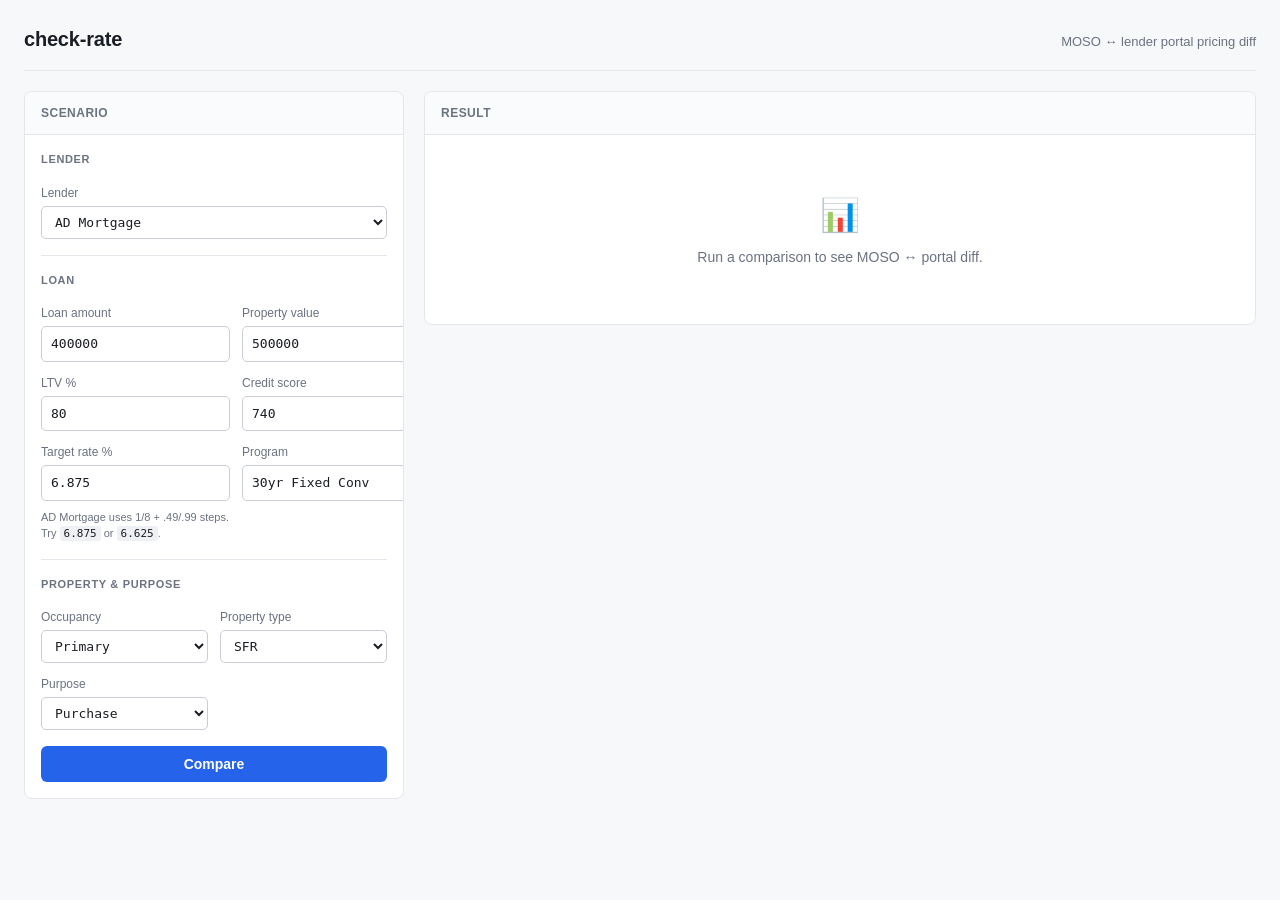
==== templates/index.html @ 8546a3b2 "feat: redesigned UI with clear scenario sections + diff result grid" ====
<!doctype html>
<html lang="en">
<head>
  <meta charset="utf-8">
  <title>check-rate</title>
  <link rel="stylesheet" href="/static/style.css">
  <script src="/static/htmx.min.js"></script>
</head>
<body>
<div class="app">

<header class="app-header">
  <h1>check-rate</h1>
  <div class="tagline">MOSO ↔ lender portal pricing diff</div>
</header>

<div class="grid">

  <!-- LEFT: scenario form + progress -->
  <div>
    <div class="card">
      <div class="card-header">Scenario</div>
      <div class="card-body">
        <form id="scenario-form" autocomplete="off">
          <div class="form-section form-section--single">
            <p class="form-section-title">Lender</p>
            <div class="field">
              <label for="lender">Lender</label>
              <select id="lender" name="lender">
                <option value="ad_mortgage">AD Mortgage</option>
              </select>
            </div>
          </div>

          <div class="form-section">
            <p class="form-section-title">Loan</p>
            <div class="field">
              <label for="loan_amount">Loan amount</label>
              <input id="loan_amount" type="number" name="loan_amount" value="400000" required>
            </div>
            <div class="field">
              <label for="property_value">Property value</label>
              <input id="property_value" type="number" name="property_value" value="500000" required>
            </div>
            <div class="field">
              <label for="ltv">LTV %</label>
              <input id="ltv" type="number" step="0.01" name="ltv" value="80" required>
            </div>
            <div class="field">
              <label for="credit_score">Credit score</label>
              <input id="credit_score" type="number" name="credit_score" value="740" required>
            </div>
            <div class="field">
              <label for="target_rate">Target rate %</label>
              <input id="target_rate" type="number" step="0.001" name="target_rate" value="6.875" required>
              <div class="hint">AD Mortgage uses 1/8 + .49/.99 steps. Try <span class="kbd">6.875</span> or <span class="kbd">6.625</span>.</div>
            </div>
            <div class="field">
              <label for="loan_program">Program</label>
              <input id="loan_program" type="text" name="loan_program" value="30yr Fixed Conv">
            </div>
          </div>

          <div class="form-section">
            <p class="form-section-title">Property &amp; purpose</p>
            <div class="field">
              <label for="occupancy">Occupancy</label>
              <select id="occupancy" name="occupancy">
                <option value="primary_residence">Primary</option>
                <option value="second_home">Second home</option>
                <option value="investment">Investment</option>
              </select>
            </div>
            <div class="field">
              <label for="property_type">Property type</label>
              <select id="property_type" name="property_type">
                <option value="single_family">SFR</option>
                <option value="condo">Condo</option>
                <option value="pud">PUD</option>
                <option value="2_to_4_unit">2-4 unit</option>
              </select>
            </div>
            <div class="field">
              <label for="purpose">Purpose</label>
              <select id="purpose" name="purpose">
                <option value="purchase">Purchase</option>
                <option value="refinance">Refi</option>
                <option value="cashout">Cash-out</option>
              </select>
            </div>
            <input type="hidden" name="loan_type" value="conventional">
          </div>

          <button id="compare-btn" class="primary" type="button" onclick="startCompare()">
            Compare
          </button>
        </form>
      </div>
    </div>

    <div class="card" id="progress-card" style="margin-top:16px;display:none">
      <div class="card-header">Progress</div>
      <div class="card-body">
        <ul class="progress-list" id="progress-list"></ul>
      </div>
    </div>
  </div>

  <!-- RIGHT: result panel -->
  <div class="card" id="result-card">
    <div class="card-header" id="result-header">Result</div>
    <div id="result-body">
      <div class="empty-state">
        <div class="big">📊</div>
        <div>Run a comparison to see MOSO ↔ portal diff.</div>
      </div>
    </div>
  </div>

</div>

<!-- MFA modal -->
<div class="modal-backdrop" id="mfa-modal" style="display:none">
  <div class="modal">
    <h3>MFA required</h3>
    <p>Enter the code from <strong id="mfa-lender"></strong>:</p>
    <input id="mfa-code" type="text" autocomplete="one-time-code" inputmode="numeric" placeholder="123456">
    <div class="actions">
      <button class="primary" onclick="submitMfa()">Submit</button>
    </div>
  </div>
</div>

</div>

<script>
const STEPS = [
  ['moso_pricing',   'MOSO pricing'],
  ['portal_login',   'Portal login'],
  ['portal_quote',   'Portal quote'],
  ['portal_parse',   'Parse result'],
];
const ICONS = { pending: '○', started: '◐', ok: '✓', failed: '✕' };
let currentSession = null;

function renderProgress(state) {
  const list = document.getElementById('progress-list');
  list.innerHTML = '';
  for (const [key, label] of STEPS) {
    const status = state[key] || 'pending';
    const li = document.createElement('li');
    li.className = 'progress-item ' + status;
    li.innerHTML =
      '<span class="icon">' + ICONS[status] + '</span>' +
      '<span class="step-label">' + label + '</span>' +
      '<span class="step-status">' + status + '</span>';
    list.appendChild(li);
  }
}

function fmtDec(v, digits) {
  if (v === null || v === undefined || v === '') return '—';
  const n = Number(v);
  if (Number.isNaN(n)) return String(v);
  const d = digits ?? 3;
  return n.toFixed(d);
}

function setResult(html) {
  document.getElementById('result-body').innerHTML = html;
}

function renderErrorBanner(message) {
  document.getElementById('result-header').textContent = 'Result · error';
  setResult('<div class="error-banner">' + escapeHtml(message) + '</div>');
}

function escapeHtml(s) {
  return String(s).replace(/[&<>"']/g, c => ({
    '&':'&amp;','<':'&lt;','>':'&gt;','"':'&quot;',"'":'&#39;'
  }[c]));
}

function renderReport(report) {
  document.getElementById('result-header').textContent =
    'Result · ' + report.lender + ' @ ' + report.scenario.target_rate + '%';
  const verdictCls = report.matches ? 'match' : 'mismatch';
  const verdictText = report.matches ? '✓ MATCH' : '✕ MISMATCH';
  const delta = (report.portal.final_price !== null && report.moso.final_price !== null)
    ? Number(report.portal.final_price) - Number(report.moso.final_price) : null;

  // Build rows. v1 portal has no itemized adjustments; MOSO may or may not.
  const mismatchFields = new Set(report.mismatches.map(m => m.field));

  let rows = '';

  // Section: aligned single-rate pricing
  rows += `
    <div class="compare-section-label">Rate-sheet price (note rate ${report.scenario.target_rate}%)</div>
    <div class="compare-grid">
      <div class="row info">
        <div class="cell head">Field</div>
        <div class="cell head">MOSO</div>
        <div class="cell head">${escapeHtml(report.lender)} portal</div>
        <div class="cell head">Status</div>
      </div>
      <div class="row info">
        <div class="cell field-name">base_price</div>
        <div class="cell num">${fmtDec(report.moso.base_price)}%</div>
        <div class="cell num">—</div>
        <div class="cell status">info</div>
      </div>
      <div class="row ${mismatchFields.has('final_price') ? 'mismatch' : 'match'}">
        <div class="cell field-name">final_price</div>
        <div class="cell num">${fmtDec(report.moso.final_price)}%</div>
        <div class="cell num">${fmtDec(report.portal.final_price)}%</div>
        <div class="cell status">${
          mismatchFields.has('final_price')
            ? ('Δ ' + (delta >= 0 ? '+' : '') + fmtDec(delta))
            : 'match'
        }</div>
      </div>
    </div>
  `;

  // Section: MOSO adjustment context (broker comp + costs included)
  rows += `
    <div class="compare-section-label">MOSO commission detail</div>
    <div class="compare-grid">
      <div class="row info">
        <div class="cell head">Field</div>
        <div class="cell head">MOSO</div>
        <div class="cell head">Portal</div>
        <div class="cell head">Note</div>
      </div>
      <div class="row info">
        <div class="cell field-name">adjustment_total</div>
        <div class="cell num">${fmtDec(report.moso.adjustment_total)}</div>
        <div class="cell num">—</div>
        <div class="cell status">incl. broker comp + costs</div>
      </div>
    </div>
  `;

  // Section: itemized adjustments
  const mosoAdjLabels = (report.moso.adjustments || []).map(a => norm(a.label));
  const portalAdjLabels = (report.portal.adjustments || []).map(a => norm(a.label));
  const allLabels = Array.from(new Set([...mosoAdjLabels, ...portalAdjLabels])).sort();

  if (allLabels.length === 0) {
    rows += `
      <div class="note">
        Itemized LLPAs: not exposed by AD Mortgage's MOSO model (only roll-ups) nor by the
        portal's default view. v1.5 will expand portal LLPA dropdown after rate-cell click.
      </div>
    `;
  } else {
    let adjRows = `
      <div class="compare-section-label">Itemized adjustments</div>
      <div class="compare-grid">
        <div class="row info">
          <div class="cell head">Label</div>
          <div class="cell head">MOSO</div>
          <div class="cell head">Portal</div>
          <div class="cell head">Status</div>
        </div>
    `;
    const mosoMap = mapByLabel(report.moso.adjustments || []);
    const portalMap = mapByLabel(report.portal.adjustments || []);
    for (const label of allLabels) {
      const m = mosoMap[label];
      const p = portalMap[label];
      const field = 'adjustment:' + label;
      const isMm = mismatchFields.has(field);
      const cls = isMm ? 'mismatch' : 'match';
      adjRows += `
        <div class="row ${cls}">
          <div class="cell field-name">${escapeHtml(label)}</div>
          <div class="cell num">${m === undefined ? '—' : fmtDec(m)}</div>
          <div class="cell num">${p === undefined ? '—' : fmtDec(p)}</div>
          <div class="cell status">${
            isMm
              ? (m === undefined ? 'portal-only' : p === undefined ? 'moso-only' : 'Δ ' + fmtDec(p - m))
              : 'match'
          }</div>
        </div>
      `;
    }
    adjRows += '</div>';
    rows += adjRows;
  }

  // Build verdict banner
  const banner = `
    <div class="verdict ${verdictCls}">
      <div class="verdict-headline">${verdictText}</div>
      <div class="verdict-meta">
        <div>report ${escapeHtml(report.id)}</div>
        <div>delta ${delta !== null ? (delta >= 0 ? '+' : '') + fmtDec(delta) : '—'}</div>
      </div>
    </div>
  `;

  setResult(banner + rows);
}

function norm(s) { return String(s || '').toLowerCase().trim().replace(/\s+/g, ' '); }
function mapByLabel(adjs) {
  const out = {};
  for (const a of adjs) out[norm(a.label)] = Number(a.amount);
  return out;
}

async function startCompare() {
  const form = document.getElementById('scenario-form');
  const data = Object.fromEntries(new FormData(form));
  const payload = {
    lender: data.lender,
    scenario: {
      loan_amount: Number(data.loan_amount),
      credit_score: Number(data.credit_score),
      property_value: Number(data.property_value),
      ltv: Number(data.ltv),
      occupancy: data.occupancy,
      property_type: data.property_type,
      purpose: data.purpose,
      loan_program: data.loan_program,
      loan_type: data.loan_type,
      target_rate: Number(data.target_rate),
    },
  };

  document.getElementById('compare-btn').disabled = true;
  document.getElementById('progress-card').style.display = '';
  const state = {};
  for (const [k] of STEPS) state[k] = 'pending';
  renderProgress(state);
  document.getElementById('result-header').textContent = 'Result · running…';
  setResult('<div class="empty-state"><div class="big">⏳</div><div>Driving MOSO + ' + escapeHtml(payload.lender) + ' in parallel…</div></div>');

  let r;
  try {
    r = await fetch('/compare', {
      method: 'POST',
      headers: {'Content-Type': 'application/json'},
      body: JSON.stringify(payload),
    });
  } catch (e) {
    renderErrorBanner('POST /compare failed: ' + e);
    document.getElementById('compare-btn').disabled = false;
    return;
  }
  if (!r.ok) {
    renderErrorBanner('POST /compare returned ' + r.status);
    document.getElementById('compare-btn').disabled = false;
    return;
  }
  currentSession = (await r.json()).session_id;

  const es = new EventSource('/events/stream?session_id=' + currentSession);

  es.addEventListener('progress', ev => {
    const d = JSON.parse(ev.data);
    state[d.step] = d.status;
    renderProgress(state);
  });

  es.addEventListener('mfa_required', ev => {
    const d = JSON.parse(ev.data);
    document.getElementById('mfa-lender').textContent = d.lender;
    document.getElementById('mfa-modal').style.display = '';
    document.getElementById('mfa-code').focus();
  });

  es.addEventListener('error', ev => {
    try {
      const d = JSON.parse(ev.data);
      renderErrorBanner(d.step + ' · ' + d.message);
      if (state[d.step]) state[d.step] = 'failed';
      renderProgress(state);
    } catch (_) {
      renderErrorBanner(ev.data);
    }
    document.getElementById('compare-btn').disabled = false;
    es.close();
  });

  es.addEventListener('done', async ev => {
    const d = JSON.parse(ev.data);
    try {
      const rr = await fetch('/report/' + d.report_id);
      if (!rr.ok) throw new Error('GET /report ' + rr.status);
      const report = await rr.json();
      renderReport(report);
    } catch (e) {
      renderErrorBanner('Could not fetch report: ' + e);
    }
    document.getElementById('compare-btn').disabled = false;
    es.close();
  });

  es.onerror = () => {
    // EventSource auto-reconnects; only flag if no progress is happening.
    // No-op for now.
  };
}

async function submitMfa() {
  const code = document.getElementById('mfa-code').value.trim();
  if (!code) return;
  await fetch('/mfa/' + currentSession + '/code', {
    method: 'POST',
    headers: {'Content-Type': 'application/json'},
    body: JSON.stringify({code}),
  });
  document.getElementById('mfa-modal').style.display = 'none';
  document.getElementById('mfa-code').value = '';
}
</script>
</body>
</html>
---- static/style.css ----
:root {
  --bg: #f7f8fa;
  --surface: #ffffff;
  --border: #e3e6eb;
  --border-strong: #c9cdd4;
  --text: #1a1d23;
  --text-muted: #6b7280;
  --primary: #2563eb;
  --primary-hover: #1d4ed8;
  --success: #047857;
  --success-bg: #ecfdf5;
  --danger: #b91c1c;
  --danger-bg: #fef2f2;
  --warning: #b45309;
  --warning-bg: #fffbeb;
  --mono: ui-monospace, "SF Mono", Menlo, Monaco, Consolas, monospace;
}

* { box-sizing: border-box; }

body {
  margin: 0;
  font-family: -apple-system, BlinkMacSystemFont, "Segoe UI", Roboto, sans-serif;
  background: var(--bg);
  color: var(--text);
  font-size: 14px;
  line-height: 1.5;
}

.app {
  max-width: 1280px;
  margin: 0 auto;
  padding: 24px;
}

header.app-header {
  display: flex;
  align-items: baseline;
  justify-content: space-between;
  margin-bottom: 20px;
  padding-bottom: 16px;
  border-bottom: 1px solid var(--border);
}

header.app-header h1 {
  margin: 0;
  font-size: 20px;
  font-weight: 600;
  letter-spacing: -0.01em;
}

header.app-header .tagline {
  color: var(--text-muted);
  font-size: 13px;
}

.grid {
  display: grid;
  grid-template-columns: 380px 1fr;
  gap: 20px;
  align-items: start;
}
@media (max-width: 900px) { .grid { grid-template-columns: 1fr; } }

.card {
  background: var(--surface);
  border: 1px solid var(--border);
  border-radius: 8px;
  overflow: hidden;
}

.card-header {
  padding: 12px 16px;
  border-bottom: 1px solid var(--border);
  font-size: 12px;
  font-weight: 600;
  letter-spacing: 0.04em;
  text-transform: uppercase;
  color: var(--text-muted);
  background: #fafbfc;
}

.card-body { padding: 16px; }

.form-section {
  display: grid;
  grid-template-columns: 1fr 1fr;
  gap: 12px;
}
.form-section--single { grid-template-columns: 1fr; }
.form-section + .form-section { margin-top: 16px; padding-top: 16px; border-top: 1px solid var(--border); }
.form-section-title {
  grid-column: 1 / -1;
  font-size: 11px;
  font-weight: 600;
  letter-spacing: 0.06em;
  text-transform: uppercase;
  color: var(--text-muted);
  margin: 0 0 4px;
}

.field { display: flex; flex-direction: column; gap: 4px; }
.field label { font-size: 12px; color: var(--text-muted); font-weight: 500; }
.field input, .field select {
  font: inherit;
  font-family: var(--mono);
  font-size: 13px;
  padding: 7px 9px;
  border: 1px solid var(--border-strong);
  border-radius: 5px;
  background: var(--surface);
  color: var(--text);
  transition: border-color 0.1s;
}
.field input:focus, .field select:focus {
  outline: 2px solid var(--primary);
  outline-offset: -1px;
  border-color: var(--primary);
}

button.primary {
  width: 100%;
  margin-top: 16px;
  padding: 10px 14px;
  font-size: 14px;
  font-weight: 600;
  background: var(--primary);
  color: #fff;
  border: 0;
  border-radius: 6px;
  cursor: pointer;
  transition: background 0.1s;
}
button.primary:hover { background: var(--primary-hover); }
button.primary:disabled { background: #94a3b8; cursor: not-allowed; }

/* PROGRESS PANEL */
.progress-list {
  list-style: none;
  padding: 0;
  margin: 0;
  display: flex;
  flex-direction: column;
  gap: 6px;
}
.progress-item {
  display: flex;
  align-items: center;
  gap: 8px;
  font-size: 13px;
}
.progress-item .step-label { flex: 1; }
.progress-item .step-status {
  font-family: var(--mono);
  font-size: 11px;
  color: var(--text-muted);
}
.progress-item .icon {
  width: 16px;
  height: 16px;
  display: inline-flex;
  align-items: center;
  justify-content: center;
  font-size: 11px;
}
.progress-item.pending .icon { color: var(--text-muted); }
.progress-item.started .icon { color: var(--primary); }
.progress-item.ok .icon { color: var(--success); }
.progress-item.failed .icon { color: var(--danger); }
.progress-item.failed .step-status { color: var(--danger); }

/* RESULT PANEL */
.empty-state {
  text-align: center;
  padding: 56px 24px;
  color: var(--text-muted);
  font-size: 14px;
}
.empty-state .big { font-size: 32px; margin-bottom: 8px; }

.verdict {
  padding: 16px 20px;
  display: flex;
  align-items: center;
  justify-content: space-between;
  gap: 16px;
  border-bottom: 1px solid var(--border);
}
.verdict.match { background: var(--success-bg); }
.verdict.mismatch { background: var(--danger-bg); }
.verdict-headline {
  font-size: 18px;
  font-weight: 600;
}
.verdict.match .verdict-headline { color: var(--success); }
.verdict.mismatch .verdict-headline { color: var(--danger); }
.verdict-meta {
  font-size: 12px;
  color: var(--text-muted);
  font-family: var(--mono);
  text-align: right;
}
.verdict-meta div { white-space: nowrap; }

.compare-grid {
  display: grid;
  grid-template-columns: 220px 1fr 1fr 140px;
  gap: 1px;
  background: var(--border);
  border-bottom: 1px solid var(--border);
}
.compare-grid .row { display: contents; }
.compare-grid .cell {
  background: var(--surface);
  padding: 10px 14px;
  font-size: 13px;
}
.compare-grid .head {
  font-size: 11px;
  font-weight: 600;
  letter-spacing: 0.06em;
  text-transform: uppercase;
  color: var(--text-muted);
  background: #fafbfc;
}
.compare-grid .field-name { color: var(--text-muted); }
.compare-grid .num { font-family: var(--mono); text-align: right; }
.compare-grid .row.mismatch .cell { background: var(--danger-bg); }
.compare-grid .row.mismatch .field-name { color: var(--danger); font-weight: 600; }
.compare-grid .row.mismatch .num { color: var(--danger); font-weight: 600; }
.compare-grid .row.match .cell.status { color: var(--success); }
.compare-grid .row.mismatch .cell.status { color: var(--danger); font-weight: 600; }
.compare-grid .row.info .cell.status { color: var(--text-muted); }

.compare-section-label {
  padding: 14px 16px 6px;
  font-size: 11px;
  font-weight: 600;
  letter-spacing: 0.06em;
  text-transform: uppercase;
  color: var(--text-muted);
  background: var(--surface);
}

.note {
  padding: 12px 16px;
  font-size: 12px;
  color: var(--text-muted);
  background: #fafbfc;
}

.error-banner {
  padding: 16px 20px;
  background: var(--danger-bg);
  color: var(--danger);
  font-family: var(--mono);
  font-size: 12px;
  border-bottom: 1px solid var(--border);
  word-break: break-word;
}

/* MFA modal */
.modal-backdrop {
  position: fixed; inset: 0;
  background: rgba(0,0,0,0.4);
  display: flex; align-items: center; justify-content: center;
  z-index: 50;
}
.modal {
  background: var(--surface);
  padding: 24px;
  border-radius: 8px;
  min-width: 320px;
  box-shadow: 0 10px 25px rgba(0,0,0,0.2);
}
.modal h3 { margin: 0 0 12px; }
.modal input {
  width: 100%; padding: 9px 12px;
  font: inherit; font-family: var(--mono);
  border: 1px solid var(--border-strong);
  border-radius: 5px;
  margin: 12px 0;
}
.modal .actions { display: flex; gap: 8px; justify-content: flex-end; }
.modal .actions button { padding: 8px 14px; }

.hint { font-size: 11px; color: var(--text-muted); margin-top: 4px; }
.kbd {
  font-family: var(--mono);
  font-size: 11px;
  background: #eef0f3;
  padding: 1px 4px;
  border-radius: 3px;
  color: var(--text);
}
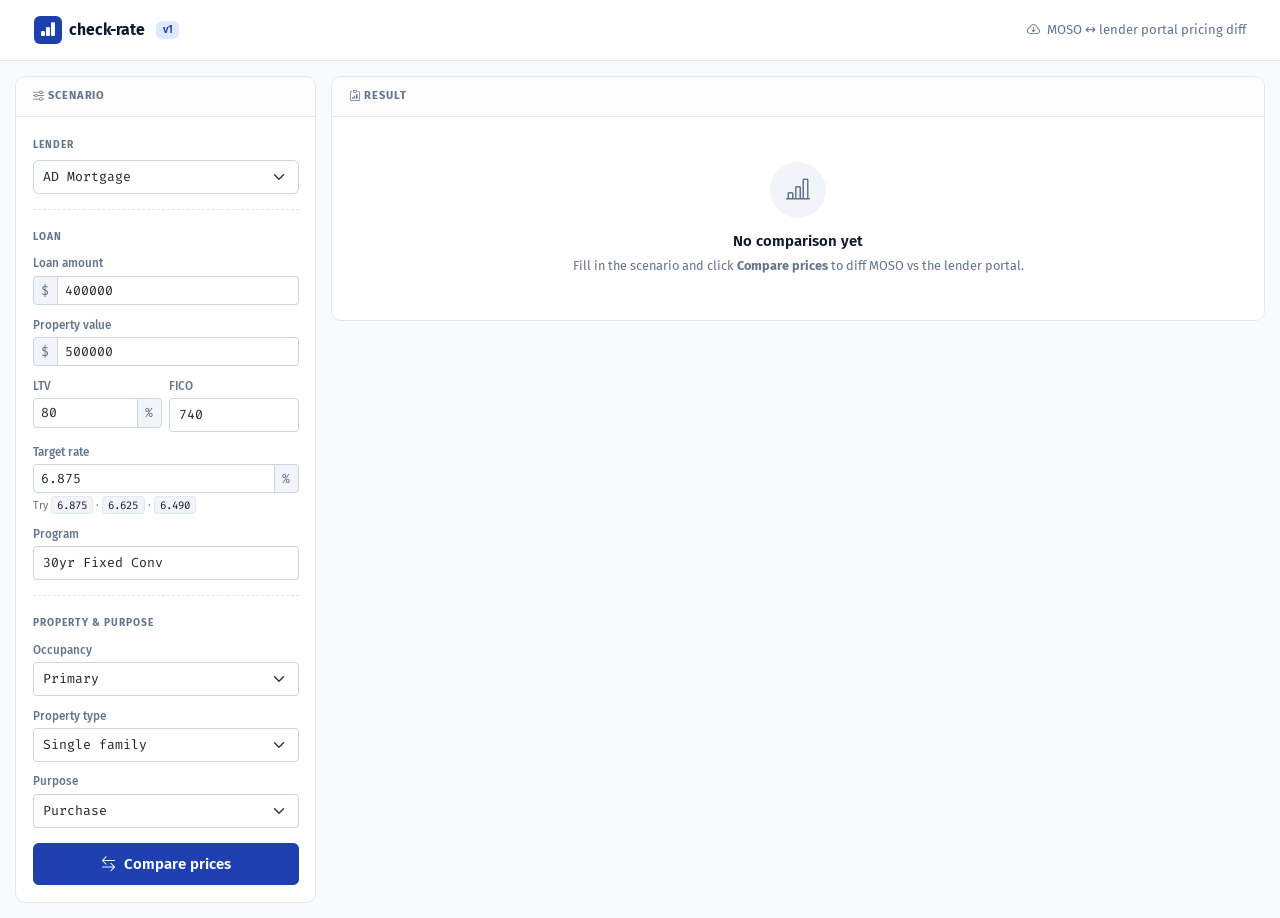
==== commit e5c4e25b: "feat(ui): bootstrap-based redesign with dashboard palette Applies design system from ui-ux-pro-max: " ====
--- a/templates/index.html
+++ b/templates/index.html
@@ -2,341 +2,506 @@
 <html lang="en">
 <head>
   <meta charset="utf-8">
+  <meta name="viewport" content="width=device-width, initial-scale=1">
   <title>check-rate</title>
+
+  <!-- Bootstrap 5.3 -->
+  <link href="https://cdn.jsdelivr.net/npm/bootstrap@5.3.3/dist/css/bootstrap.min.css" rel="stylesheet">
+  <link href="https://cdn.jsdelivr.net/npm/bootstrap-icons@1.11.3/font/bootstrap-icons.min.css" rel="stylesheet">
+
+  <!-- Fonts -->
+  <link rel="preconnect" href="https://fonts.googleapis.com">
+  <link rel="preconnect" href="https://fonts.gstatic.com" crossorigin>
+  <link href="https://fonts.googleapis.com/css2?family=Fira+Code:wght@400;500;600&family=Fira+Sans:wght@300;400;500;600;700&display=swap" rel="stylesheet">
+
   <link rel="stylesheet" href="/static/style.css">
-  <script src="/static/htmx.min.js"></script>
 </head>
 <body>
-<div class="app">
-
-<header class="app-header">
-  <h1>check-rate</h1>
-  <div class="tagline">MOSO ↔ lender portal pricing diff</div>
-</header>
-
-<div class="grid">
-
-  <!-- LEFT: scenario form + progress -->
-  <div>
-    <div class="card">
-      <div class="card-header">Scenario</div>
-      <div class="card-body">
-        <form id="scenario-form" autocomplete="off">
-          <div class="form-section form-section--single">
-            <p class="form-section-title">Lender</p>
-            <div class="field">
-              <label for="lender">Lender</label>
-              <select id="lender" name="lender">
+
+<!-- ===== Navbar ===== -->
+<nav class="navbar cr-navbar sticky-top" aria-label="Primary">
+  <div class="container-fluid px-3">
+    <a class="navbar-brand" href="/">
+      <span class="brand-icon"><i class="bi bi-bar-chart-fill"></i></span>
+      check-rate
+      <span class="badge badge-version ms-1">v1</span>
+    </a>
+    <div class="d-flex align-items-center gap-2 text-muted small">
+      <i class="bi bi-cloud-arrow-down"></i>
+      <span>MOSO ↔ lender portal pricing diff</span>
+    </div>
+  </div>
+</nav>
+
+<div class="container-fluid px-3 py-3">
+  <div class="row g-3">
+
+    <!-- ===== LEFT: scenario form + progress ===== -->
+    <div class="col-lg-4 col-xl-3">
+      <div class="cr-card">
+        <div class="cr-card-header">
+          <p class="title"><i class="bi bi-sliders me-1"></i>Scenario</p>
+        </div>
+        <div class="cr-card-body">
+          <form id="scenario-form" autocomplete="off" novalidate>
+
+            <div class="section">
+              <p class="section-title">Lender</p>
+              <select class="form-select" id="lender" name="lender" aria-label="Lender">
                 <option value="ad_mortgage">AD Mortgage</option>
               </select>
             </div>
+
+            <div class="section">
+              <p class="section-title">Loan</p>
+              <div class="row g-2">
+                <div class="col-12">
+                  <label for="loan_amount" class="form-label">Loan amount</label>
+                  <div class="input-group input-group-sm">
+                    <span class="input-group-text">$</span>
+                    <input id="loan_amount" type="number" name="loan_amount" class="form-control" value="400000" required>
+                  </div>
+                </div>
+                <div class="col-12">
+                  <label for="property_value" class="form-label">Property value</label>
+                  <div class="input-group input-group-sm">
+                    <span class="input-group-text">$</span>
+                    <input id="property_value" type="number" name="property_value" class="form-control" value="500000" required>
+                  </div>
+                </div>
+                <div class="col-6">
+                  <label for="ltv" class="form-label">LTV</label>
+                  <div class="input-group input-group-sm">
+                    <input id="ltv" type="number" step="0.01" name="ltv" class="form-control" value="80" required>
+                    <span class="input-group-text">%</span>
+                  </div>
+                </div>
+                <div class="col-6">
+                  <label for="credit_score" class="form-label">FICO</label>
+                  <input id="credit_score" type="number" name="credit_score" class="form-control form-control-sm" value="740" required>
+                </div>
+                <div class="col-12">
+                  <label for="target_rate" class="form-label">Target rate</label>
+                  <div class="input-group input-group-sm">
+                    <input id="target_rate" type="number" step="0.001" name="target_rate" class="form-control" value="6.875" required>
+                    <span class="input-group-text">%</span>
+                  </div>
+                  <div class="form-text">Try <span class="cr-kbd">6.875</span> · <span class="cr-kbd">6.625</span> · <span class="cr-kbd">6.490</span></div>
+                </div>
+                <div class="col-12">
+                  <label for="loan_program" class="form-label">Program</label>
+                  <input id="loan_program" type="text" name="loan_program" class="form-control form-control-sm" value="30yr Fixed Conv">
+                </div>
+              </div>
+            </div>
+
+            <div class="section">
+              <p class="section-title">Property &amp; purpose</p>
+              <div class="row g-2">
+                <div class="col-12">
+                  <label for="occupancy" class="form-label">Occupancy</label>
+                  <select id="occupancy" name="occupancy" class="form-select form-select-sm">
+                    <option value="primary_residence">Primary</option>
+                    <option value="second_home">Second home</option>
+                    <option value="investment">Investment</option>
+                  </select>
+                </div>
+                <div class="col-12">
+                  <label for="property_type" class="form-label">Property type</label>
+                  <select id="property_type" name="property_type" class="form-select form-select-sm">
+                    <option value="single_family">Single family</option>
+                    <option value="condo">Condo</option>
+                    <option value="pud">PUD</option>
+                    <option value="2_to_4_unit">2-4 unit</option>
+                  </select>
+                </div>
+                <div class="col-12">
+                  <label for="purpose" class="form-label">Purpose</label>
+                  <select id="purpose" name="purpose" class="form-select form-select-sm">
+                    <option value="purchase">Purchase</option>
+                    <option value="refinance">Refinance</option>
+                    <option value="cashout">Cash-out</option>
+                  </select>
+                </div>
+                <input type="hidden" name="loan_type" value="conventional">
+              </div>
+            </div>
+
+            <button id="compare-btn" class="btn btn-primary w-100 mt-3" type="button" onclick="startCompare()">
+              <i class="bi bi-arrow-left-right me-1"></i>
+              <span class="btn-label">Compare prices</span>
+            </button>
+          </form>
+        </div>
+      </div>
+
+      <!-- Progress card (appears during run) -->
+      <div class="cr-card mt-3" id="progress-card" hidden>
+        <div class="cr-card-header">
+          <p class="title"><i class="bi bi-activity me-1"></i>Live progress</p>
+        </div>
+        <div class="cr-card-body p-3">
+          <div class="cr-stepper" id="progress-stepper"></div>
+        </div>
+      </div>
+    </div>
+
+    <!-- ===== RIGHT: result panel ===== -->
+    <div class="col-lg-8 col-xl-9">
+      <div class="cr-sticky-results">
+        <div class="cr-card" id="result-card">
+          <div class="cr-card-header">
+            <p class="title" id="result-card-title"><i class="bi bi-clipboard-data me-1"></i>Result</p>
+            <span class="text-muted small" id="result-card-meta"></span>
           </div>
-
-          <div class="form-section">
-            <p class="form-section-title">Loan</p>
-            <div class="field">
-              <label for="loan_amount">Loan amount</label>
-              <input id="loan_amount" type="number" name="loan_amount" value="400000" required>
-            </div>
-            <div class="field">
-              <label for="property_value">Property value</label>
-              <input id="property_value" type="number" name="property_value" value="500000" required>
-            </div>
-            <div class="field">
-              <label for="ltv">LTV %</label>
-              <input id="ltv" type="number" step="0.01" name="ltv" value="80" required>
-            </div>
-            <div class="field">
-              <label for="credit_score">Credit score</label>
-              <input id="credit_score" type="number" name="credit_score" value="740" required>
-            </div>
-            <div class="field">
-              <label for="target_rate">Target rate %</label>
-              <input id="target_rate" type="number" step="0.001" name="target_rate" value="6.875" required>
-              <div class="hint">AD Mortgage uses 1/8 + .49/.99 steps. Try <span class="kbd">6.875</span> or <span class="kbd">6.625</span>.</div>
-            </div>
-            <div class="field">
-              <label for="loan_program">Program</label>
-              <input id="loan_program" type="text" name="loan_program" value="30yr Fixed Conv">
+          <div id="result-body">
+            <div class="cr-empty">
+              <div class="empty-icon"><i class="bi bi-bar-chart-line"></i></div>
+              <div class="empty-title">No comparison yet</div>
+              <div class="empty-sub">Fill in the scenario and click <strong>Compare prices</strong> to diff MOSO vs the lender portal.</div>
             </div>
           </div>
-
-          <div class="form-section">
-            <p class="form-section-title">Property &amp; purpose</p>
-            <div class="field">
-              <label for="occupancy">Occupancy</label>
-              <select id="occupancy" name="occupancy">
-                <option value="primary_residence">Primary</option>
-                <option value="second_home">Second home</option>
-                <option value="investment">Investment</option>
-              </select>
-            </div>
-            <div class="field">
-              <label for="property_type">Property type</label>
-              <select id="property_type" name="property_type">
-                <option value="single_family">SFR</option>
-                <option value="condo">Condo</option>
-                <option value="pud">PUD</option>
-                <option value="2_to_4_unit">2-4 unit</option>
-              </select>
-            </div>
-            <div class="field">
-              <label for="purpose">Purpose</label>
-              <select id="purpose" name="purpose">
-                <option value="purchase">Purchase</option>
-                <option value="refinance">Refi</option>
-                <option value="cashout">Cash-out</option>
-              </select>
-            </div>
-            <input type="hidden" name="loan_type" value="conventional">
-          </div>
-
-          <button id="compare-btn" class="primary" type="button" onclick="startCompare()">
-            Compare
-          </button>
-        </form>
-      </div>
-    </div>
-
-    <div class="card" id="progress-card" style="margin-top:16px;display:none">
-      <div class="card-header">Progress</div>
-      <div class="card-body">
-        <ul class="progress-list" id="progress-list"></ul>
-      </div>
-    </div>
-  </div>
-
-  <!-- RIGHT: result panel -->
-  <div class="card" id="result-card">
-    <div class="card-header" id="result-header">Result</div>
-    <div id="result-body">
-      <div class="empty-state">
-        <div class="big">📊</div>
-        <div>Run a comparison to see MOSO ↔ portal diff.</div>
-      </div>
-    </div>
-  </div>
-
-</div>
-
-<!-- MFA modal -->
-<div class="modal-backdrop" id="mfa-modal" style="display:none">
-  <div class="modal">
-    <h3>MFA required</h3>
-    <p>Enter the code from <strong id="mfa-lender"></strong>:</p>
-    <input id="mfa-code" type="text" autocomplete="one-time-code" inputmode="numeric" placeholder="123456">
-    <div class="actions">
-      <button class="primary" onclick="submitMfa()">Submit</button>
-    </div>
+        </div>
+      </div>
+    </div>
+
   </div>
 </div>
 
+<!-- ===== MFA Modal ===== -->
+<div class="modal fade" id="mfaModal" tabindex="-1" aria-labelledby="mfaModalLabel" aria-hidden="true">
+  <div class="modal-dialog modal-dialog-centered">
+    <div class="modal-content">
+      <div class="modal-header">
+        <h5 class="modal-title" id="mfaModalLabel"><i class="bi bi-shield-lock me-1"></i>MFA required</h5>
+        <button type="button" class="btn-close" data-bs-dismiss="modal" aria-label="Close"></button>
+      </div>
+      <div class="modal-body">
+        <p class="mb-3">Enter the MFA code from <strong id="mfa-lender">the lender</strong>:</p>
+        <input id="mfa-code" type="text" class="form-control font-mono" autocomplete="one-time-code" inputmode="numeric" placeholder="123456" aria-label="MFA code">
+      </div>
+      <div class="modal-footer">
+        <button type="button" class="btn btn-outline-secondary" data-bs-dismiss="modal">Cancel</button>
+        <button type="button" class="btn btn-primary" onclick="submitMfa()">Submit code</button>
+      </div>
+    </div>
+  </div>
 </div>
 
+<!-- Bootstrap JS bundle (for modal) -->
+<script src="https://cdn.jsdelivr.net/npm/bootstrap@5.3.3/dist/js/bootstrap.bundle.min.js"></script>
+
 <script>
+// ============== Constants ==============
 const STEPS = [
-  ['moso_pricing',   'MOSO pricing'],
-  ['portal_login',   'Portal login'],
-  ['portal_quote',   'Portal quote'],
-  ['portal_parse',   'Parse result'],
+  ['moso_pricing',  'MOSO pricing',     'bi-cloud-arrow-down'],
+  ['portal_login',  'Portal login',     'bi-box-arrow-in-right'],
+  ['portal_quote',  'Portal quote',     'bi-keyboard'],
+  ['portal_parse',  'Parse result',     'bi-clipboard-check'],
 ];
-const ICONS = { pending: '○', started: '◐', ok: '✓', failed: '✕' };
+const STEP_ICONS = { pending: '·', started: '◐', ok: '✓', failed: '✕' };
+
 let currentSession = null;
-
-function renderProgress(state) {
-  const list = document.getElementById('progress-list');
-  list.innerHTML = '';
-  for (const [key, label] of STEPS) {
-    const status = state[key] || 'pending';
-    const li = document.createElement('li');
-    li.className = 'progress-item ' + status;
-    li.innerHTML =
-      '<span class="icon">' + ICONS[status] + '</span>' +
-      '<span class="step-label">' + label + '</span>' +
-      '<span class="step-status">' + status + '</span>';
-    list.appendChild(li);
-  }
-}
-
-function fmtDec(v, digits) {
+let mfaModalInstance = null;
+document.addEventListener('DOMContentLoaded', () => {
+  mfaModalInstance = new bootstrap.Modal(document.getElementById('mfaModal'));
+});
+
+// ============== Helpers ==============
+function fmt(v, digits = 3, suffix = '') {
   if (v === null || v === undefined || v === '') return '—';
   const n = Number(v);
   if (Number.isNaN(n)) return String(v);
-  const d = digits ?? 3;
-  return n.toFixed(d);
-}
-
-function setResult(html) {
-  document.getElementById('result-body').innerHTML = html;
-}
-
-function renderErrorBanner(message) {
-  document.getElementById('result-header').textContent = 'Result · error';
-  setResult('<div class="error-banner">' + escapeHtml(message) + '</div>');
-}
-
+  return n.toFixed(digits) + suffix;
+}
+function signedFmt(v, digits = 3, suffix = '') {
+  if (v === null || v === undefined || v === '') return '—';
+  const n = Number(v);
+  if (Number.isNaN(n)) return String(v);
+  const s = n.toFixed(digits);
+  return (n > 0 ? '+' + s : s) + suffix;
+}
 function escapeHtml(s) {
   return String(s).replace(/[&<>"']/g, c => ({
     '&':'&amp;','<':'&lt;','>':'&gt;','"':'&quot;',"'":'&#39;'
   }[c]));
 }
-
+function norm(s) { return String(s || '').toLowerCase().trim().replace(/\s+/g, ' '); }
+function mapByLabel(adjs) {
+  const out = {};
+  for (const a of adjs) out[norm(a.label)] = Number(a.amount);
+  return out;
+}
+function setResult(html) { document.getElementById('result-body').innerHTML = html; }
+function setResultMeta(text) { document.getElementById('result-card-meta').textContent = text; }
+
+// ============== Progress stepper ==============
+function renderProgress(state) {
+  const host = document.getElementById('progress-stepper');
+  host.innerHTML = '';
+  for (const [key, label, icon] of STEPS) {
+    const status = state[key] || 'pending';
+    const div = document.createElement('div');
+    div.className = 'cr-step ' + status;
+    div.innerHTML = `
+      <span class="step-icon">${STEP_ICONS[status]}</span>
+      <span class="step-label">
+        <i class="bi ${icon} me-1 small"></i>${escapeHtml(label)}
+      </span>
+    `;
+    host.appendChild(div);
+  }
+}
+
+// ============== Render report ==============
 function renderReport(report) {
-  document.getElementById('result-header').textContent =
-    'Result · ' + report.lender + ' @ ' + report.scenario.target_rate + '%';
+  setResultMeta(`${report.lender} · ${report.scenario.target_rate}%`);
+
   const verdictCls = report.matches ? 'match' : 'mismatch';
-  const verdictText = report.matches ? '✓ MATCH' : '✕ MISMATCH';
-  const delta = (report.portal.final_price !== null && report.moso.final_price !== null)
-    ? Number(report.portal.final_price) - Number(report.moso.final_price) : null;
-
-  // Build rows. v1 portal has no itemized adjustments; MOSO may or may not.
+  const verdictTitle = report.matches ? 'Prices match' : 'Prices do not match';
+  const verdictIcon = report.matches ? 'bi-check-circle-fill' : 'bi-exclamation-triangle-fill';
+
+  const mosoBase = Number(report.moso.base_price);
+  const mosoFinal = Number(report.moso.final_price);
+  const portalFinal = report.portal.final_price !== null ? Number(report.portal.final_price) : null;
+  const delta = portalFinal !== null ? portalFinal - mosoFinal : null;
+
   const mismatchFields = new Set(report.mismatches.map(m => m.field));
 
-  let rows = '';
-
-  // Section: aligned single-rate pricing
-  rows += `
-    <div class="compare-section-label">Rate-sheet price (note rate ${report.scenario.target_rate}%)</div>
-    <div class="compare-grid">
-      <div class="row info">
-        <div class="cell head">Field</div>
-        <div class="cell head">MOSO</div>
-        <div class="cell head">${escapeHtml(report.lender)} portal</div>
-        <div class="cell head">Status</div>
-      </div>
-      <div class="row info">
-        <div class="cell field-name">base_price</div>
-        <div class="cell num">${fmtDec(report.moso.base_price)}%</div>
-        <div class="cell num">—</div>
-        <div class="cell status">info</div>
-      </div>
-      <div class="row ${mismatchFields.has('final_price') ? 'mismatch' : 'match'}">
-        <div class="cell field-name">final_price</div>
-        <div class="cell num">${fmtDec(report.moso.final_price)}%</div>
-        <div class="cell num">${fmtDec(report.portal.final_price)}%</div>
-        <div class="cell status">${
-          mismatchFields.has('final_price')
-            ? ('Δ ' + (delta >= 0 ? '+' : '') + fmtDec(delta))
-            : 'match'
-        }</div>
+  // ----- Banner -----
+  const banner = `
+    <div class="cr-verdict ${verdictCls}">
+      <div class="cr-verdict-left">
+        <div class="cr-verdict-icon"><i class="bi ${verdictIcon}"></i></div>
+        <div>
+          <h2 class="cr-verdict-title">${verdictTitle}</h2>
+          <div class="cr-verdict-sub">
+            ${report.matches
+              ? 'MOSO and the lender portal agree on rate-sheet pricing.'
+              : `Pricing difference detected at note rate ${report.scenario.target_rate}%.`}
+          </div>
+        </div>
+      </div>
+      <div class="cr-verdict-meta">
+        <div><strong>Δ ${delta === null ? '—' : signedFmt(delta) + '%'}</strong></div>
+        <div>report <code>${escapeHtml(report.id)}</code></div>
       </div>
     </div>
   `;
 
-  // Section: MOSO adjustment context (broker comp + costs included)
-  rows += `
-    <div class="compare-section-label">MOSO commission detail</div>
-    <div class="compare-grid">
-      <div class="row info">
-        <div class="cell head">Field</div>
-        <div class="cell head">MOSO</div>
-        <div class="cell head">Portal</div>
-        <div class="cell head">Note</div>
-      </div>
-      <div class="row info">
-        <div class="cell field-name">adjustment_total</div>
-        <div class="cell num">${fmtDec(report.moso.adjustment_total)}</div>
-        <div class="cell num">—</div>
-        <div class="cell status">incl. broker comp + costs</div>
+  // ----- Metrics -----
+  const portalCls = portalFinal === null
+    ? 'muted'
+    : (report.matches ? 'match' : 'mismatch');
+  const deltaCls = delta === null
+    ? 'muted'
+    : (Math.abs(delta) < 0.0005 ? 'match' : 'mismatch');
+
+  const metrics = `
+    <div class="cr-metrics">
+      <div class="cr-metric">
+        <div class="label">Note rate</div>
+        <div class="value">${fmt(report.scenario.target_rate, 3)}%</div>
+        <div class="sub">${escapeHtml(report.scenario.loan_program)}</div>
+      </div>
+      <div class="cr-metric">
+        <div class="label">MOSO base price</div>
+        <div class="value">${fmt(mosoBase, 3)}%</div>
+        <div class="sub">from MOSO rate sheet</div>
+      </div>
+      <div class="cr-metric">
+        <div class="label">${escapeHtml(report.lender)} portal</div>
+        <div class="value ${portalCls}">${portalFinal === null ? '—' : fmt(portalFinal, 3) + '%'}</div>
+        <div class="sub">live from Quick Pricer Pro</div>
+      </div>
+      <div class="cr-metric">
+        <div class="label">Delta</div>
+        <div class="value ${deltaCls}">${delta === null ? '—' : signedFmt(delta, 3) + '%'}</div>
+        <div class="sub">portal − MOSO</div>
       </div>
     </div>
   `;
 
-  // Section: itemized adjustments
-  const mosoAdjLabels = (report.moso.adjustments || []).map(a => norm(a.label));
-  const portalAdjLabels = (report.portal.adjustments || []).map(a => norm(a.label));
-  const allLabels = Array.from(new Set([...mosoAdjLabels, ...portalAdjLabels])).sort();
-
-  if (allLabels.length === 0) {
-    rows += `
-      <div class="note">
-        Itemized LLPAs: not exposed by AD Mortgage's MOSO model (only roll-ups) nor by the
-        portal's default view. v1.5 will expand portal LLPA dropdown after rate-cell click.
+  // ----- Rate-sheet price table -----
+  let priceTable = `
+    <div class="cr-section-label">Rate-sheet price <span class="hint">— what the lender prices the note rate at</span></div>
+    <div class="table-responsive">
+      <table class="table cr-compare mb-0" aria-label="Rate-sheet price comparison">
+        <thead>
+          <tr>
+            <th style="width: 35%;">Field</th>
+            <th class="text-end">MOSO</th>
+            <th class="text-end">${escapeHtml(report.lender)} portal</th>
+            <th class="text-end" style="width: 18%;">Status</th>
+          </tr>
+        </thead>
+        <tbody>
+          <tr class="info">
+            <td><span class="field">base_price</span><span class="field-hint">Pre-adjustment price for the note rate</span></td>
+            <td class="num">${fmt(mosoBase)}%</td>
+            <td class="num empty">—</td>
+            <td class="text-end"><span class="cr-badge info">info</span></td>
+          </tr>
+          <tr class="${mismatchFields.has('final_price') ? 'mismatch' : 'match'}">
+            <td><span class="field">final_price</span><span class="field-hint">Rate-sheet price (= base for AD Mortgage v1)</span></td>
+            <td class="num">${fmt(mosoFinal)}%</td>
+            <td class="num">${portalFinal === null ? '—' : fmt(portalFinal) + '%'}</td>
+            <td class="text-end">${
+              mismatchFields.has('final_price')
+                ? `<span class="cr-badge mismatch">Δ ${signedFmt(delta)}</span>`
+                : '<span class="cr-badge match">match</span>'
+            }</td>
+          </tr>
+        </tbody>
+      </table>
+    </div>
+  `;
+
+  // ----- MOSO commission detail -----
+  const mosoDetail = `
+    <div class="cr-section-label">MOSO commission detail <span class="hint">— includes broker comp + costs, not on portal</span></div>
+    <div class="table-responsive">
+      <table class="table cr-compare mb-0">
+        <thead>
+          <tr>
+            <th style="width: 35%;">Field</th>
+            <th class="text-end">MOSO</th>
+            <th class="text-end">Portal</th>
+            <th class="text-end" style="width: 18%;">Notes</th>
+          </tr>
+        </thead>
+        <tbody>
+          <tr class="info">
+            <td><span class="field">adjustment_total</span><span class="field-hint">MOSO aggregate of LLPAs + broker comp + costs</span></td>
+            <td class="num">${fmt(report.moso.adjustment_total)}</td>
+            <td class="num empty">—</td>
+            <td class="text-end"><span class="cr-badge info">moso-only</span></td>
+          </tr>
+        </tbody>
+      </table>
+    </div>
+  `;
+
+  // ----- Itemized adjustments -----
+  const mosoMap = mapByLabel(report.moso.adjustments || []);
+  const portalMap = mapByLabel(report.portal.adjustments || []);
+  const labels = Array.from(new Set([...Object.keys(mosoMap), ...Object.keys(portalMap)])).sort();
+
+  let adjSection;
+  if (labels.length === 0) {
+    adjSection = `
+      <div class="cr-note">
+        <strong>Itemized LLPAs</strong> — not exposed in this view.
+        MOSO's <code>commission_detail</code> contains only roll-ups for AD Mortgage, and v1 portal scraping reads
+        only the final price column. v1.5 will click the rate cell to open the LLPA dropdown and itemize them.
       </div>
     `;
   } else {
-    let adjRows = `
-      <div class="compare-section-label">Itemized adjustments</div>
-      <div class="compare-grid">
-        <div class="row info">
-          <div class="cell head">Label</div>
-          <div class="cell head">MOSO</div>
-          <div class="cell head">Portal</div>
-          <div class="cell head">Status</div>
-        </div>
-    `;
-    const mosoMap = mapByLabel(report.moso.adjustments || []);
-    const portalMap = mapByLabel(report.portal.adjustments || []);
-    for (const label of allLabels) {
+    let rows = '';
+    for (const label of labels) {
       const m = mosoMap[label];
       const p = portalMap[label];
       const field = 'adjustment:' + label;
       const isMm = mismatchFields.has(field);
       const cls = isMm ? 'mismatch' : 'match';
-      adjRows += `
-        <div class="row ${cls}">
-          <div class="cell field-name">${escapeHtml(label)}</div>
-          <div class="cell num">${m === undefined ? '—' : fmtDec(m)}</div>
-          <div class="cell num">${p === undefined ? '—' : fmtDec(p)}</div>
-          <div class="cell status">${
-            isMm
-              ? (m === undefined ? 'portal-only' : p === undefined ? 'moso-only' : 'Δ ' + fmtDec(p - m))
-              : 'match'
-          }</div>
-        </div>
+      let badge;
+      if (m === undefined) badge = '<span class="cr-badge portal-only">portal only</span>';
+      else if (p === undefined) badge = '<span class="cr-badge moso-only">MOSO only</span>';
+      else if (isMm) badge = `<span class="cr-badge mismatch">Δ ${signedFmt(p - m)}</span>`;
+      else badge = '<span class="cr-badge match">match</span>';
+      rows += `
+        <tr class="${cls}">
+          <td><span class="field">${escapeHtml(label)}</span></td>
+          <td class="num ${m === undefined ? 'empty' : ''}">${m === undefined ? '—' : fmt(m)}</td>
+          <td class="num ${p === undefined ? 'empty' : ''}">${p === undefined ? '—' : fmt(p)}</td>
+          <td class="text-end">${badge}</td>
+        </tr>
       `;
     }
-    adjRows += '</div>';
-    rows += adjRows;
+    adjSection = `
+      <div class="cr-section-label">Itemized adjustments</div>
+      <div class="table-responsive">
+        <table class="table cr-compare mb-0">
+          <thead>
+            <tr>
+              <th>Label</th>
+              <th class="text-end">MOSO</th>
+              <th class="text-end">Portal</th>
+              <th class="text-end" style="width: 18%;">Status</th>
+            </tr>
+          </thead>
+          <tbody>${rows}</tbody>
+        </table>
+      </div>
+    `;
   }
 
-  // Build verdict banner
-  const banner = `
-    <div class="verdict ${verdictCls}">
-      <div class="verdict-headline">${verdictText}</div>
-      <div class="verdict-meta">
-        <div>report ${escapeHtml(report.id)}</div>
-        <div>delta ${delta !== null ? (delta >= 0 ? '+' : '') + fmtDec(delta) : '—'}</div>
-      </div>
+  setResult(banner + metrics + priceTable + mosoDetail + adjSection);
+}
+
+// ============== Render error ==============
+function renderError(step, message) {
+  setResultMeta('error');
+  const html = `
+    <div class="cr-verdict error">
+      <div class="cr-verdict-left">
+        <div class="cr-verdict-icon"><i class="bi bi-exclamation-octagon-fill"></i></div>
+        <div>
+          <h2 class="cr-verdict-title">Comparison failed</h2>
+          <div class="cr-verdict-sub">Step <code>${escapeHtml(step || 'unknown')}</code> reported an error.</div>
+        </div>
+      </div>
+      <div class="cr-verdict-meta">
+        <div>Check the message below</div>
+      </div>
+    </div>
+    <pre class="cr-error-detail">${escapeHtml(message)}</pre>
+    <div class="cr-note">
+      <strong>Common causes:</strong> MOSO session expired (refresh <code>data/moso-headers.json</code>);
+      portal selectors changed (re-run <code>playwright codegen</code>);
+      rate not in the lender's ladder.
     </div>
   `;
-
-  setResult(banner + rows);
-}
-
-function norm(s) { return String(s || '').toLowerCase().trim().replace(/\s+/g, ' '); }
-function mapByLabel(adjs) {
-  const out = {};
-  for (const a of adjs) out[norm(a.label)] = Number(a.amount);
-  return out;
-}
-
+  setResult(html);
+}
+
+// ============== Compare flow ==============
 async function startCompare() {
   const form = document.getElementById('scenario-form');
   const data = Object.fromEntries(new FormData(form));
   const payload = {
     lender: data.lender,
     scenario: {
-      loan_amount: Number(data.loan_amount),
-      credit_score: Number(data.credit_score),
+      loan_amount:    Number(data.loan_amount),
+      credit_score:   Number(data.credit_score),
       property_value: Number(data.property_value),
-      ltv: Number(data.ltv),
-      occupancy: data.occupancy,
-      property_type: data.property_type,
-      purpose: data.purpose,
-      loan_program: data.loan_program,
-      loan_type: data.loan_type,
-      target_rate: Number(data.target_rate),
+      ltv:            Number(data.ltv),
+      occupancy:      data.occupancy,
+      property_type:  data.property_type,
+      purpose:        data.purpose,
+      loan_program:   data.loan_program,
+      loan_type:      data.loan_type,
+      target_rate:    Number(data.target_rate),
     },
   };
 
-  document.getElementById('compare-btn').disabled = true;
-  document.getElementById('progress-card').style.display = '';
-  const state = {};
-  for (const [k] of STEPS) state[k] = 'pending';
+  const btn = document.getElementById('compare-btn');
+  btn.disabled = true;
+  btn.querySelector('.btn-label').textContent = 'Running…';
+
+  document.getElementById('progress-card').hidden = false;
+  const state = Object.fromEntries(STEPS.map(([k]) => [k, 'pending']));
   renderProgress(state);
-  document.getElementById('result-header').textContent = 'Result · running…';
-  setResult('<div class="empty-state"><div class="big">⏳</div><div>Driving MOSO + ' + escapeHtml(payload.lender) + ' in parallel…</div></div>');
+
+  setResultMeta('running…');
+  setResult(`
+    <div class="cr-empty">
+      <div class="empty-icon"><i class="bi bi-arrow-repeat" style="animation: spin 1.5s linear infinite; display: inline-block;"></i></div>
+      <div class="empty-title">Comparing MOSO ↔ ${escapeHtml(payload.lender)}…</div>
+      <div class="empty-sub">A headed Chromium window will drive the portal in real time.</div>
+    </div>
+    <style>@keyframes spin { from{transform:rotate(0)} to{transform:rotate(360deg)} }</style>
+  `);
 
   let r;
   try {
@@ -346,17 +511,16 @@
       body: JSON.stringify(payload),
     });
   } catch (e) {
-    renderErrorBanner('POST /compare failed: ' + e);
-    document.getElementById('compare-btn').disabled = false;
+    renderError('compare', 'POST /compare failed: ' + e);
+    resetButton();
     return;
   }
   if (!r.ok) {
-    renderErrorBanner('POST /compare returned ' + r.status);
-    document.getElementById('compare-btn').disabled = false;
+    renderError('compare', 'POST /compare returned HTTP ' + r.status);
+    resetButton();
     return;
   }
   currentSession = (await r.json()).session_id;
-
   const es = new EventSource('/events/stream?session_id=' + currentSession);
 
   es.addEventListener('progress', ev => {
@@ -368,20 +532,20 @@
   es.addEventListener('mfa_required', ev => {
     const d = JSON.parse(ev.data);
     document.getElementById('mfa-lender').textContent = d.lender;
-    document.getElementById('mfa-modal').style.display = '';
-    document.getElementById('mfa-code').focus();
+    mfaModalInstance.show();
+    setTimeout(() => document.getElementById('mfa-code').focus(), 200);
   });
 
   es.addEventListener('error', ev => {
     try {
       const d = JSON.parse(ev.data);
-      renderErrorBanner(d.step + ' · ' + d.message);
       if (state[d.step]) state[d.step] = 'failed';
       renderProgress(state);
+      renderError(d.step, d.message);
     } catch (_) {
-      renderErrorBanner(ev.data);
+      renderError('stream', String(ev.data || 'event stream error'));
     }
-    document.getElementById('compare-btn').disabled = false;
+    resetButton();
     es.close();
   });
 
@@ -389,20 +553,21 @@
     const d = JSON.parse(ev.data);
     try {
       const rr = await fetch('/report/' + d.report_id);
-      if (!rr.ok) throw new Error('GET /report ' + rr.status);
+      if (!rr.ok) throw new Error('GET /report HTTP ' + rr.status);
       const report = await rr.json();
       renderReport(report);
     } catch (e) {
-      renderErrorBanner('Could not fetch report: ' + e);
+      renderError('report', 'Could not fetch report: ' + e);
     }
-    document.getElementById('compare-btn').disabled = false;
+    resetButton();
     es.close();
   });
-
-  es.onerror = () => {
-    // EventSource auto-reconnects; only flag if no progress is happening.
-    // No-op for now.
-  };
+}
+
+function resetButton() {
+  const btn = document.getElementById('compare-btn');
+  btn.disabled = false;
+  btn.querySelector('.btn-label').textContent = 'Compare prices';
 }
 
 async function submitMfa() {
@@ -413,9 +578,17 @@
     headers: {'Content-Type': 'application/json'},
     body: JSON.stringify({code}),
   });
-  document.getElementById('mfa-modal').style.display = 'none';
+  mfaModalInstance.hide();
   document.getElementById('mfa-code').value = '';
 }
+
+// Enter-to-submit MFA
+document.addEventListener('keypress', e => {
+  if (e.key === 'Enter' && document.getElementById('mfaModal').classList.contains('show')) {
+    e.preventDefault();
+    submitMfa();
+  }
+});
 </script>
 </body>
 </html>
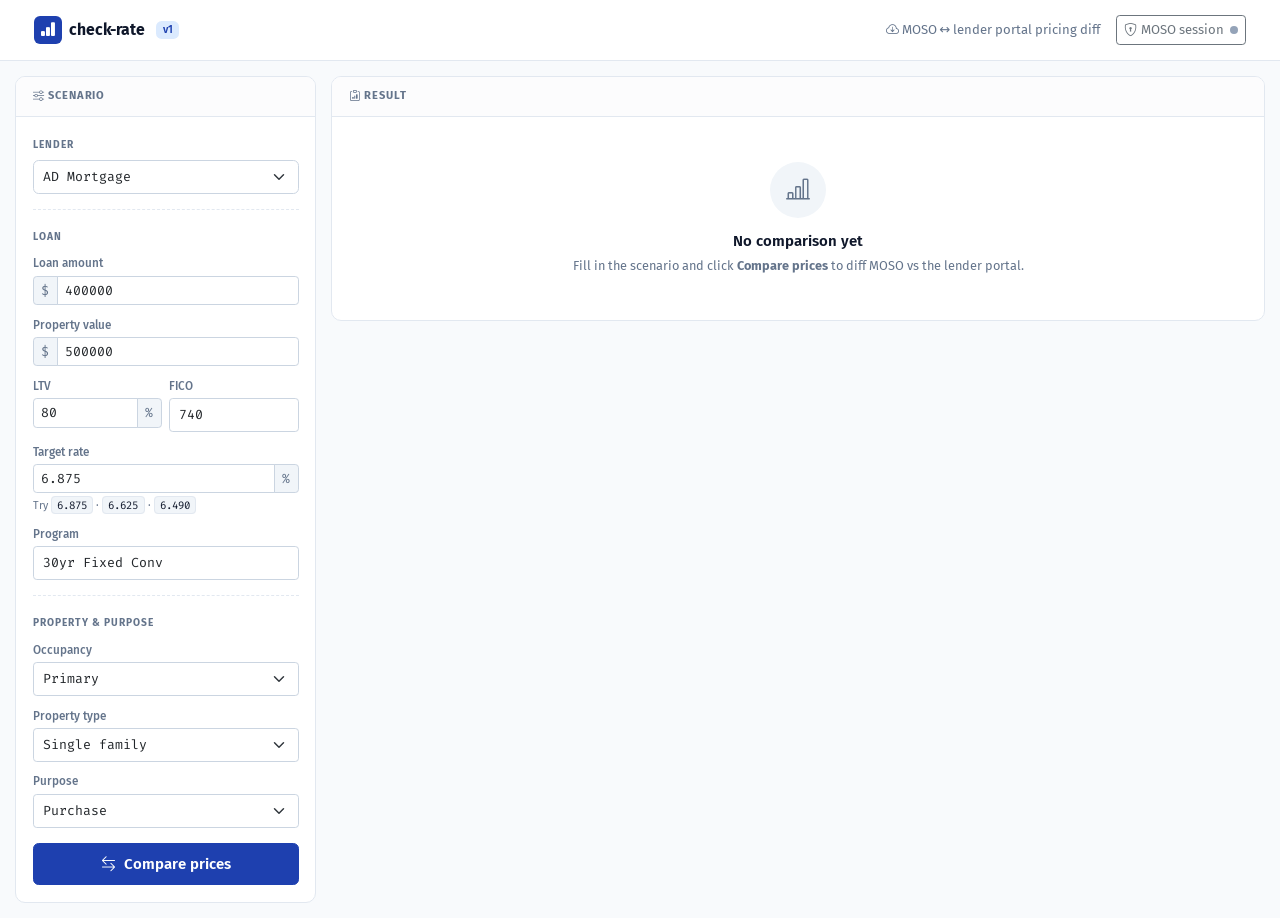
==== commit aea423da: "feat(ui): in-browser cURL → MOSO headers refresh Adds a 'MOSO session' button in the navbar with a d" ====
--- a/templates/index.html
+++ b/templates/index.html
@@ -26,9 +26,22 @@
       check-rate
       <span class="badge badge-version ms-1">v1</span>
     </a>
-    <div class="d-flex align-items-center gap-2 text-muted small">
-      <i class="bi bi-cloud-arrow-down"></i>
-      <span>MOSO ↔ lender portal pricing diff</span>
+    <div class="d-flex align-items-center gap-3">
+      <span class="d-none d-md-inline text-muted small">
+        <i class="bi bi-cloud-arrow-down"></i> MOSO ↔ lender portal pricing diff
+      </span>
+      <button
+        class="btn btn-sm btn-outline-secondary d-flex align-items-center gap-1"
+        type="button"
+        id="moso-session-btn"
+        data-bs-toggle="modal"
+        data-bs-target="#mosoSessionModal"
+        title="Paste a fresh GetRatesOp cURL to refresh the MOSO session"
+        aria-label="Refresh MOSO session">
+        <i class="bi bi-shield-lock"></i>
+        <span class="d-none d-sm-inline">MOSO session</span>
+        <span class="cr-session-dot" id="session-dot" aria-hidden="true"></span>
+      </button>
     </div>
   </div>
 </nav>
@@ -168,6 +181,60 @@
   </div>
 </div>
 
+<!-- ===== MOSO Session Modal ===== -->
+<div class="modal fade" id="mosoSessionModal" tabindex="-1" aria-labelledby="mosoSessionLabel" aria-hidden="true">
+  <div class="modal-dialog modal-dialog-centered modal-lg">
+    <div class="modal-content">
+      <div class="modal-header">
+        <h5 class="modal-title" id="mosoSessionLabel">
+          <i class="bi bi-shield-lock me-1"></i>Refresh MOSO session
+        </h5>
+        <button type="button" class="btn-close" data-bs-dismiss="modal" aria-label="Close"></button>
+      </div>
+      <div class="modal-body">
+        <p class="mb-3">
+          The MOSO staging session expires every few hours. Paste a fresh
+          <code>GetRatesOp</code> cURL from your browser's DevTools and we'll
+          extract the auth headers automatically — no JSON editing needed.
+        </p>
+        <details class="mb-3 cr-help">
+          <summary>How to copy the cURL from DevTools</summary>
+          <ol class="mt-2 mb-0 ps-4 small text-muted">
+            <li>Open <a href="https://www.viet18.com/pricing/qm" target="_blank" rel="noopener">viet18.com/pricing/qm</a> in your browser (make sure you're logged in).</li>
+            <li>Open DevTools (<code>⌘ ⌥ I</code> on Mac · <code>F12</code> on Windows).</li>
+            <li>Click the <strong>Network</strong> tab and check <em>Preserve log</em>.</li>
+            <li>Run any quote on the page.</li>
+            <li>Find the request to <code>/exec/GetRatesOp</code> (filter by "GetRates").</li>
+            <li>Right-click → <strong>Copy</strong> → <strong>Copy as cURL</strong>.</li>
+            <li>Paste below and click <strong>Save session</strong>.</li>
+          </ol>
+        </details>
+        <label for="moso-curl-input" class="form-label">Paste cURL</label>
+        <textarea
+          id="moso-curl-input"
+          class="form-control font-mono"
+          rows="8"
+          placeholder="curl 'https://www.viet18.com/exec/GetRatesOp' \&#10;  -H 'xsrf: ...' -H 'user: ...' ..."
+          spellcheck="false"
+          autocomplete="off"></textarea>
+        <div class="form-text">
+          We only extract: <code>XSRF</code>, <code>user</code>, <code>X-SDK-Namespace</code>,
+          <code>x-property</code>, <code>Cookie</code>, <code>Referer</code>, <code>Origin</code>,
+          <code>Authorization</code>. Everything else is dropped.
+        </div>
+        <div id="moso-session-feedback" class="mt-3" hidden></div>
+      </div>
+      <div class="modal-footer">
+        <button type="button" class="btn btn-outline-secondary" data-bs-dismiss="modal">Cancel</button>
+        <button type="button" class="btn btn-primary" id="moso-session-save-btn" onclick="saveMosoSession()">
+          <i class="bi bi-check-lg me-1"></i>
+          <span class="btn-label">Save session</span>
+        </button>
+      </div>
+    </div>
+  </div>
+</div>
+
 <!-- ===== MFA Modal ===== -->
 <div class="modal fade" id="mfaModal" tabindex="-1" aria-labelledby="mfaModalLabel" aria-hidden="true">
   <div class="modal-dialog modal-dialog-centered">
@@ -305,28 +372,29 @@
         <div class="sub">${escapeHtml(report.scenario.loan_program)}</div>
       </div>
       <div class="cr-metric">
-        <div class="label">MOSO base price</div>
-        <div class="value">${fmt(mosoBase, 3)}%</div>
-        <div class="sub">from MOSO rate sheet</div>
+        <div class="label">MOSO Lender Credits</div>
+        <div class="value ${portalCls}">${fmt(mosoFinal, 3)}%</div>
+        <div class="sub">Adjusted Price after MOSO adjustments</div>
       </div>
       <div class="cr-metric">
-        <div class="label">${escapeHtml(report.lender)} portal</div>
+        <div class="label">${escapeHtml(report.lender)} Final Price</div>
         <div class="value ${portalCls}">${portalFinal === null ? '—' : fmt(portalFinal, 3) + '%'}</div>
         <div class="sub">live from Quick Pricer Pro</div>
       </div>
       <div class="cr-metric">
         <div class="label">Delta</div>
         <div class="value ${deltaCls}">${delta === null ? '—' : signedFmt(delta, 3) + '%'}</div>
-        <div class="sub">portal − MOSO</div>
+        <div class="sub">portal − MOSO Lender Credits</div>
       </div>
     </div>
   `;
 
-  // ----- Rate-sheet price table -----
+  // ----- Rate-sheet price table: MOSO breakdown + the actual comparison row -----
+  const adjTotal = Number(report.moso.adjustment_total);
   let priceTable = `
-    <div class="cr-section-label">Rate-sheet price <span class="hint">— what the lender prices the note rate at</span></div>
+    <div class="cr-section-label">Pricing breakdown <span class="hint">— how MOSO derives Lender Credits from the base rate sheet</span></div>
     <div class="table-responsive">
-      <table class="table cr-compare mb-0" aria-label="Rate-sheet price comparison">
+      <table class="table cr-compare mb-0" aria-label="Pricing breakdown">
         <thead>
           <tr>
             <th style="width: 35%;">Field</th>
@@ -337,13 +405,19 @@
         </thead>
         <tbody>
           <tr class="info">
-            <td><span class="field">base_price</span><span class="field-hint">Pre-adjustment price for the note rate</span></td>
+            <td><span class="field">Base Price</span><span class="field-hint">Pre-adjustment lender rate-sheet price</span></td>
             <td class="num">${fmt(mosoBase)}%</td>
             <td class="num empty">—</td>
             <td class="text-end"><span class="cr-badge info">info</span></td>
           </tr>
+          <tr class="info">
+            <td><span class="field">+ Total Adjustments</span><span class="field-hint">Sum of LLPAs + broker comp + costs (broken out below)</span></td>
+            <td class="num">${signedFmt(adjTotal)}</td>
+            <td class="num empty">—</td>
+            <td class="text-end"><span class="cr-badge info">moso-only</span></td>
+          </tr>
           <tr class="${mismatchFields.has('final_price') ? 'mismatch' : 'match'}">
-            <td><span class="field">final_price</span><span class="field-hint">Rate-sheet price (= base for AD Mortgage v1)</span></td>
+            <td><span class="field">= Lender Credits / Lender Points</span><span class="field-hint">Adjusted Price — broker's net (what's compared)</span></td>
             <td class="num">${fmt(mosoFinal)}%</td>
             <td class="num">${portalFinal === null ? '—' : fmt(portalFinal) + '%'}</td>
             <td class="text-end">${
@@ -351,31 +425,6 @@
                 ? `<span class="cr-badge mismatch">Δ ${signedFmt(delta)}</span>`
                 : '<span class="cr-badge match">match</span>'
             }</td>
-          </tr>
-        </tbody>
-      </table>
-    </div>
-  `;
-
-  // ----- MOSO commission detail -----
-  const mosoDetail = `
-    <div class="cr-section-label">MOSO commission detail <span class="hint">— includes broker comp + costs, not on portal</span></div>
-    <div class="table-responsive">
-      <table class="table cr-compare mb-0">
-        <thead>
-          <tr>
-            <th style="width: 35%;">Field</th>
-            <th class="text-end">MOSO</th>
-            <th class="text-end">Portal</th>
-            <th class="text-end" style="width: 18%;">Notes</th>
-          </tr>
-        </thead>
-        <tbody>
-          <tr class="info">
-            <td><span class="field">adjustment_total</span><span class="field-hint">MOSO aggregate of LLPAs + broker comp + costs</span></td>
-            <td class="num">${fmt(report.moso.adjustment_total)}</td>
-            <td class="num empty">—</td>
-            <td class="text-end"><span class="cr-badge info">moso-only</span></td>
           </tr>
         </tbody>
       </table>
@@ -436,7 +485,7 @@
     `;
   }
 
-  setResult(banner + metrics + priceTable + mosoDetail + adjSection);
+  setResult(banner + metrics + priceTable + adjSection);
 }
 
 // ============== Render error ==============
@@ -589,6 +638,89 @@
     submitMfa();
   }
 });
+
+// ============== MOSO session refresh ==============
+async function refreshSessionStatus() {
+  try {
+    const r = await fetch('/moso/session/status');
+    if (!r.ok) return;
+    const status = await r.json();
+    const dot = document.getElementById('session-dot');
+    if (!dot) return;
+    const hasSession = status.present && Array.isArray(status.keys) && status.keys.length > 0;
+    dot.classList.toggle('ok', hasSession);
+    dot.classList.toggle('missing', !hasSession);
+    const btn = document.getElementById('moso-session-btn');
+    if (btn) btn.title = hasSession
+      ? 'MOSO headers loaded (' + status.keys.length + ' keys). Click to refresh.'
+      : 'No MOSO headers configured. Click to paste a cURL.';
+  } catch (_) { /* non-fatal */ }
+}
+
+function setSessionFeedback(kind, html) {
+  const box = document.getElementById('moso-session-feedback');
+  box.hidden = false;
+  const cls = {
+    success: 'alert alert-success py-2 px-3 mb-0',
+    danger: 'alert alert-danger py-2 px-3 mb-0',
+    warning: 'alert alert-warning py-2 px-3 mb-0',
+  }[kind] || 'alert alert-secondary py-2 px-3 mb-0';
+  box.innerHTML = '<div class="' + cls + '">' + html + '</div>';
+}
+
+async function saveMosoSession() {
+  const ta = document.getElementById('moso-curl-input');
+  const btn = document.getElementById('moso-session-save-btn');
+  const curl = ta.value.trim();
+  if (!curl) {
+    setSessionFeedback('danger', 'Paste the cURL first.');
+    return;
+  }
+  btn.disabled = true;
+  btn.querySelector('.btn-label').textContent = 'Saving…';
+  let r;
+  try {
+    r = await fetch('/moso/session/from-curl', {
+      method: 'POST',
+      headers: {'Content-Type': 'application/json'},
+      body: JSON.stringify({curl}),
+    });
+  } catch (e) {
+    setSessionFeedback('danger', 'Request failed: ' + escapeHtml(String(e)));
+    btn.disabled = false; btn.querySelector('.btn-label').textContent = 'Save session';
+    return;
+  }
+  let body;
+  try { body = await r.json(); } catch { body = {}; }
+  if (!r.ok) {
+    setSessionFeedback('danger',
+      '<strong>Could not parse cURL.</strong> ' +
+      escapeHtml(body.detail || ('HTTP ' + r.status))
+    );
+    btn.disabled = false; btn.querySelector('.btn-label').textContent = 'Save session';
+    return;
+  }
+  const keys = body.saved_keys || [];
+  let msg = '<strong>Session saved.</strong> Extracted ' + keys.length + ' headers: <code>' +
+    keys.map(escapeHtml).join('</code> <code>') + '</code>.';
+  if (body.warning) {
+    msg += '<div class="small mt-2"><i class="bi bi-info-circle me-1"></i>' + escapeHtml(body.warning) + '</div>';
+  }
+  setSessionFeedback(body.warning ? 'warning' : 'success', msg);
+  ta.value = '';
+  btn.disabled = false; btn.querySelector('.btn-label').textContent = 'Save session';
+  refreshSessionStatus();
+  // Auto-close on plain success after 1.5s
+  if (!body.warning) {
+    setTimeout(() => {
+      const modal = bootstrap.Modal.getInstance(document.getElementById('mosoSessionModal'));
+      if (modal) modal.hide();
+    }, 1500);
+  }
+}
+
+// On load: probe session status to color the indicator dot.
+document.addEventListener('DOMContentLoaded', refreshSessionStatus);
 </script>
 </body>
 </html>
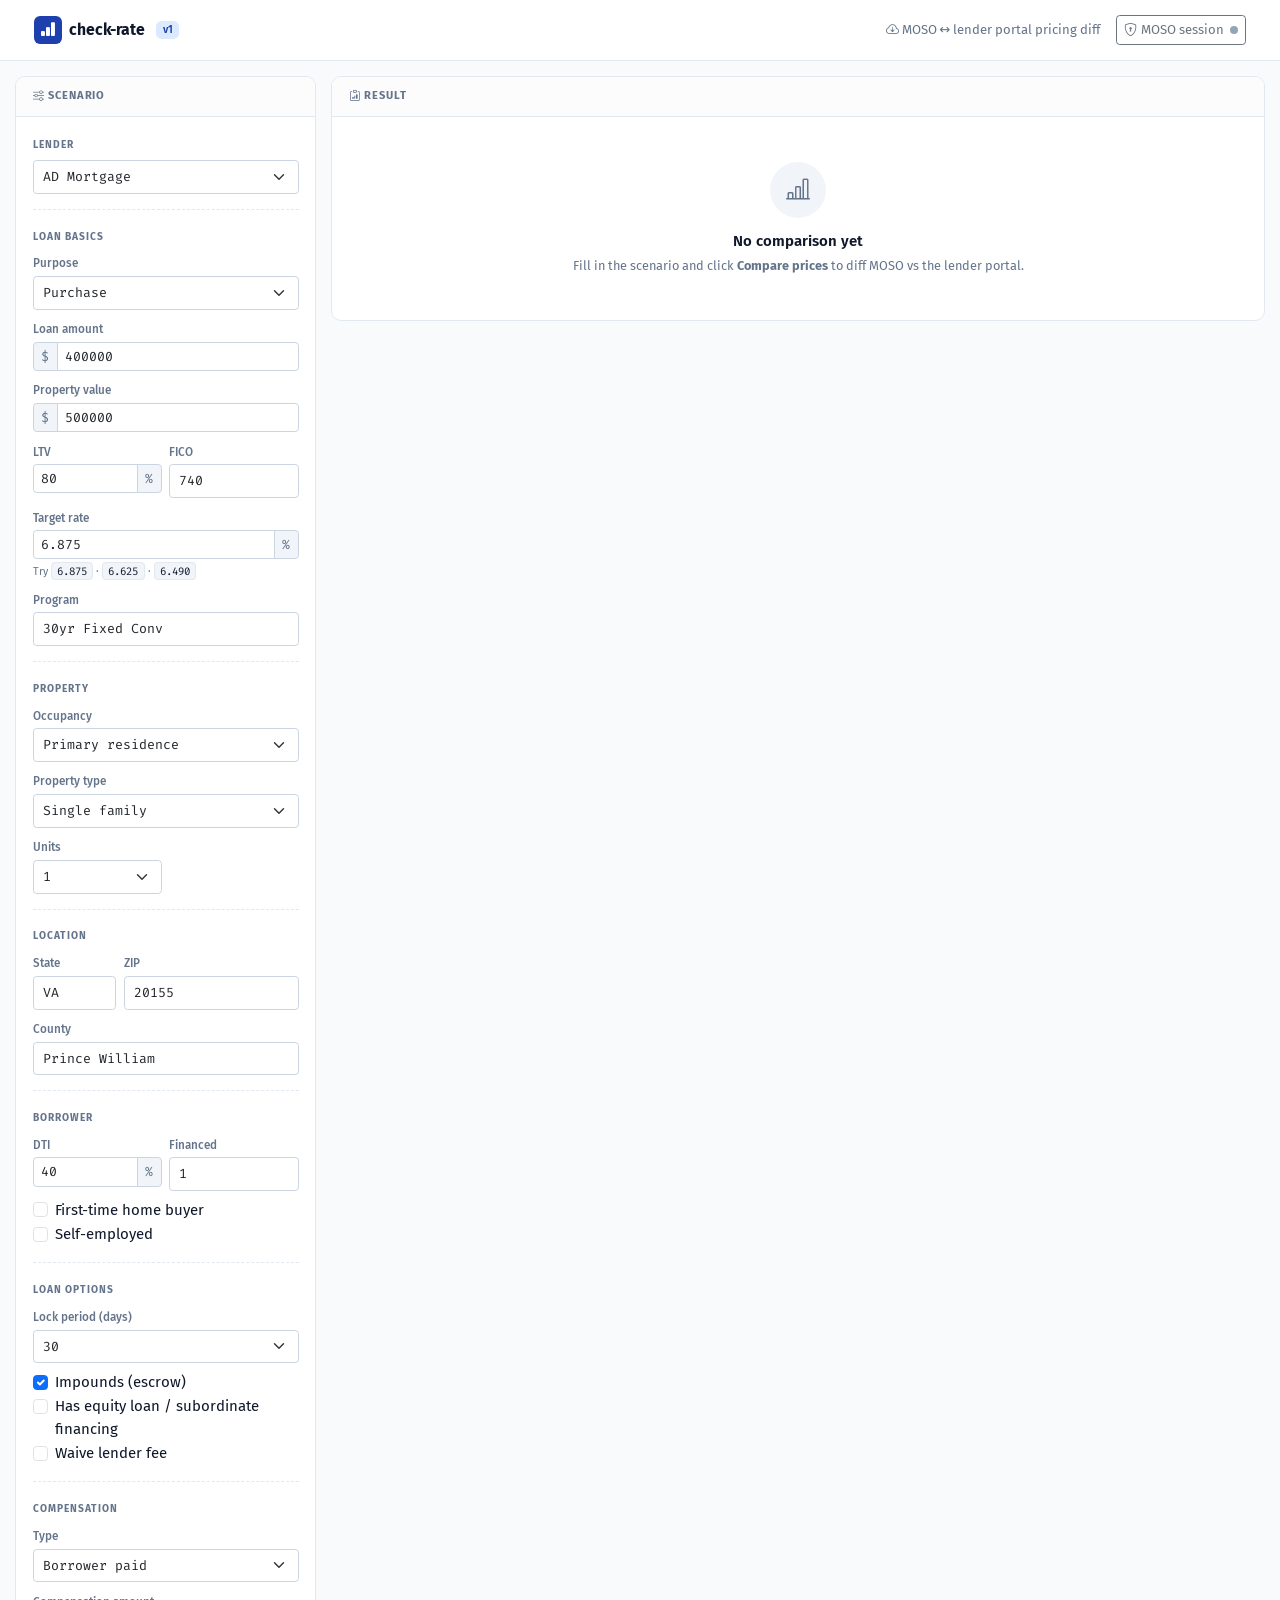
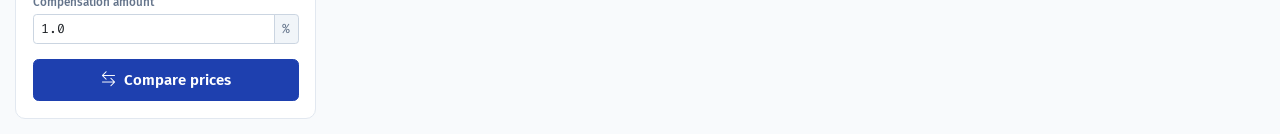
==== commit 3b6f05d5: "feat(form): mirror MOSO's quote-form fields Adds the 13 fields MOSO exposes in its quote form that t" ====
--- a/templates/index.html
+++ b/templates/index.html
@@ -58,76 +58,18 @@
         <div class="cr-card-body">
           <form id="scenario-form" autocomplete="off" novalidate>
 
+            <!-- ===== Lender ===== -->
             <div class="section">
               <p class="section-title">Lender</p>
-              <select class="form-select" id="lender" name="lender" aria-label="Lender">
+              <select class="form-select form-select-sm" id="lender" name="lender" aria-label="Lender">
                 <option value="ad_mortgage">AD Mortgage</option>
               </select>
             </div>
 
+            <!-- ===== Loan basics ===== -->
             <div class="section">
-              <p class="section-title">Loan</p>
+              <p class="section-title">Loan basics</p>
               <div class="row g-2">
-                <div class="col-12">
-                  <label for="loan_amount" class="form-label">Loan amount</label>
-                  <div class="input-group input-group-sm">
-                    <span class="input-group-text">$</span>
-                    <input id="loan_amount" type="number" name="loan_amount" class="form-control" value="400000" required>
-                  </div>
-                </div>
-                <div class="col-12">
-                  <label for="property_value" class="form-label">Property value</label>
-                  <div class="input-group input-group-sm">
-                    <span class="input-group-text">$</span>
-                    <input id="property_value" type="number" name="property_value" class="form-control" value="500000" required>
-                  </div>
-                </div>
-                <div class="col-6">
-                  <label for="ltv" class="form-label">LTV</label>
-                  <div class="input-group input-group-sm">
-                    <input id="ltv" type="number" step="0.01" name="ltv" class="form-control" value="80" required>
-                    <span class="input-group-text">%</span>
-                  </div>
-                </div>
-                <div class="col-6">
-                  <label for="credit_score" class="form-label">FICO</label>
-                  <input id="credit_score" type="number" name="credit_score" class="form-control form-control-sm" value="740" required>
-                </div>
-                <div class="col-12">
-                  <label for="target_rate" class="form-label">Target rate</label>
-                  <div class="input-group input-group-sm">
-                    <input id="target_rate" type="number" step="0.001" name="target_rate" class="form-control" value="6.875" required>
-                    <span class="input-group-text">%</span>
-                  </div>
-                  <div class="form-text">Try <span class="cr-kbd">6.875</span> · <span class="cr-kbd">6.625</span> · <span class="cr-kbd">6.490</span></div>
-                </div>
-                <div class="col-12">
-                  <label for="loan_program" class="form-label">Program</label>
-                  <input id="loan_program" type="text" name="loan_program" class="form-control form-control-sm" value="30yr Fixed Conv">
-                </div>
-              </div>
-            </div>
-
-            <div class="section">
-              <p class="section-title">Property &amp; purpose</p>
-              <div class="row g-2">
-                <div class="col-12">
-                  <label for="occupancy" class="form-label">Occupancy</label>
-                  <select id="occupancy" name="occupancy" class="form-select form-select-sm">
-                    <option value="primary_residence">Primary</option>
-                    <option value="second_home">Second home</option>
-                    <option value="investment">Investment</option>
-                  </select>
-                </div>
-                <div class="col-12">
-                  <label for="property_type" class="form-label">Property type</label>
-                  <select id="property_type" name="property_type" class="form-select form-select-sm">
-                    <option value="single_family">Single family</option>
-                    <option value="condo">Condo</option>
-                    <option value="pud">PUD</option>
-                    <option value="2_to_4_unit">2-4 unit</option>
-                  </select>
-                </div>
                 <div class="col-12">
                   <label for="purpose" class="form-label">Purpose</label>
                   <select id="purpose" name="purpose" class="form-select form-select-sm">
@@ -136,7 +78,183 @@
                     <option value="cashout">Cash-out</option>
                   </select>
                 </div>
+                <div class="col-12">
+                  <label for="loan_amount" class="form-label">Loan amount</label>
+                  <div class="input-group input-group-sm">
+                    <span class="input-group-text">$</span>
+                    <input id="loan_amount" type="number" name="loan_amount" class="form-control" value="400000" required>
+                  </div>
+                </div>
+                <div class="col-12">
+                  <label for="property_value" class="form-label">Property value</label>
+                  <div class="input-group input-group-sm">
+                    <span class="input-group-text">$</span>
+                    <input id="property_value" type="number" name="property_value" class="form-control" value="500000" required>
+                  </div>
+                </div>
+                <div class="col-6">
+                  <label for="ltv" class="form-label">LTV</label>
+                  <div class="input-group input-group-sm">
+                    <input id="ltv" type="number" step="0.01" name="ltv" class="form-control" value="80" required>
+                    <span class="input-group-text">%</span>
+                  </div>
+                </div>
+                <div class="col-6">
+                  <label for="credit_score" class="form-label">FICO</label>
+                  <input id="credit_score" type="number" name="credit_score" class="form-control form-control-sm" value="740" required>
+                </div>
+                <div class="col-12">
+                  <label for="target_rate" class="form-label">Target rate</label>
+                  <div class="input-group input-group-sm">
+                    <input id="target_rate" type="number" step="0.001" name="target_rate" class="form-control" value="6.875" required>
+                    <span class="input-group-text">%</span>
+                  </div>
+                  <div class="form-text">Try <span class="cr-kbd">6.875</span> · <span class="cr-kbd">6.625</span> · <span class="cr-kbd">6.490</span></div>
+                </div>
+                <div class="col-12">
+                  <label for="loan_program" class="form-label">Program</label>
+                  <input id="loan_program" type="text" name="loan_program" class="form-control form-control-sm" value="30yr Fixed Conv">
+                </div>
                 <input type="hidden" name="loan_type" value="conventional">
+              </div>
+            </div>
+
+            <!-- ===== Property ===== -->
+            <div class="section">
+              <p class="section-title">Property</p>
+              <div class="row g-2">
+                <div class="col-12">
+                  <label for="occupancy" class="form-label">Occupancy</label>
+                  <select id="occupancy" name="occupancy" class="form-select form-select-sm">
+                    <option value="primary_residence">Primary residence</option>
+                    <option value="second_home">Second home</option>
+                    <option value="investment">Investment</option>
+                  </select>
+                </div>
+                <div class="col-12">
+                  <label for="property_type" class="form-label">Property type</label>
+                  <select id="property_type" name="property_type" class="form-select form-select-sm" onchange="updateConditionalFields()">
+                    <option value="single_family">Single family</option>
+                    <option value="condo">Condo</option>
+                    <option value="pud">PUD</option>
+                    <option value="2_to_4_unit">2-4 unit</option>
+                  </select>
+                </div>
+                <div class="col-6">
+                  <label for="actual_number_of_units" class="form-label">Units</label>
+                  <select id="actual_number_of_units" name="actual_number_of_units" class="form-select form-select-sm">
+                    <option value="1">1</option>
+                    <option value="2">2</option>
+                    <option value="3">3</option>
+                    <option value="4">4</option>
+                  </select>
+                </div>
+                <div class="col-6" id="attachment-field" hidden>
+                  <label for="attachment_type" class="form-label">Attachment</label>
+                  <select id="attachment_type" name="attachment_type" class="form-select form-select-sm">
+                    <option value="detached">Detached</option>
+                    <option value="attached">Attached</option>
+                  </select>
+                </div>
+              </div>
+            </div>
+
+            <!-- ===== Location ===== -->
+            <div class="section">
+              <p class="section-title">Location</p>
+              <div class="row g-2">
+                <div class="col-4">
+                  <label for="state" class="form-label">State</label>
+                  <input id="state" type="text" name="state" class="form-control form-control-sm" value="VA" maxlength="2" style="text-transform: uppercase;">
+                </div>
+                <div class="col-8">
+                  <label for="zip" class="form-label">ZIP</label>
+                  <input id="zip" type="text" name="zip" class="form-control form-control-sm" value="20155" maxlength="5">
+                </div>
+                <div class="col-12">
+                  <label for="county_name" class="form-label">County</label>
+                  <input id="county_name" type="text" name="county_name" class="form-control form-control-sm" value="Prince William">
+                </div>
+              </div>
+            </div>
+
+            <!-- ===== Borrower ===== -->
+            <div class="section">
+              <p class="section-title">Borrower</p>
+              <div class="row g-2">
+                <div class="col-6">
+                  <label for="debt_to_income" class="form-label">DTI</label>
+                  <div class="input-group input-group-sm">
+                    <input id="debt_to_income" type="number" name="debt_to_income" class="form-control" value="40" min="0" max="100">
+                    <span class="input-group-text">%</span>
+                  </div>
+                </div>
+                <div class="col-6">
+                  <label for="financed_properties" class="form-label">Financed</label>
+                  <input id="financed_properties" type="number" name="financed_properties" class="form-control form-control-sm" value="1" min="1" max="20">
+                </div>
+                <div class="col-12 mt-2">
+                  <div class="form-check form-check-sm">
+                    <input class="form-check-input" type="checkbox" id="first_time_home_buyer" name="first_time_home_buyer">
+                    <label class="form-check-label" for="first_time_home_buyer">First-time home buyer</label>
+                  </div>
+                  <div class="form-check form-check-sm">
+                    <input class="form-check-input" type="checkbox" id="has_self_employed" name="has_self_employed">
+                    <label class="form-check-label" for="has_self_employed">Self-employed</label>
+                  </div>
+                </div>
+              </div>
+            </div>
+
+            <!-- ===== Loan options ===== -->
+            <div class="section">
+              <p class="section-title">Loan options</p>
+              <div class="row g-2">
+                <div class="col-12">
+                  <label for="lock_period" class="form-label">Lock period (days)</label>
+                  <select id="lock_period" name="lock_period" class="form-select form-select-sm">
+                    <option value="15">15</option>
+                    <option value="30" selected>30</option>
+                    <option value="45">45</option>
+                    <option value="60">60</option>
+                    <option value="90">90</option>
+                  </select>
+                </div>
+                <div class="col-12 mt-2">
+                  <div class="form-check form-check-sm">
+                    <input class="form-check-input" type="checkbox" id="impounds" name="impounds" checked>
+                    <label class="form-check-label" for="impounds">Impounds (escrow)</label>
+                  </div>
+                  <div class="form-check form-check-sm">
+                    <input class="form-check-input" type="checkbox" id="has_equity_loan" name="has_equity_loan">
+                    <label class="form-check-label" for="has_equity_loan">Has equity loan / subordinate financing</label>
+                  </div>
+                  <div class="form-check form-check-sm">
+                    <input class="form-check-input" type="checkbox" id="waive_lender_fee" name="waive_lender_fee">
+                    <label class="form-check-label" for="waive_lender_fee">Waive lender fee</label>
+                  </div>
+                </div>
+              </div>
+            </div>
+
+            <!-- ===== Compensation ===== -->
+            <div class="section">
+              <p class="section-title">Compensation</p>
+              <div class="row g-2">
+                <div class="col-12">
+                  <label for="compensation_type" class="form-label">Type</label>
+                  <select id="compensation_type" name="compensation_type" class="form-select form-select-sm" onchange="updateConditionalFields()">
+                    <option value="borrower_paid">Borrower paid</option>
+                    <option value="lender_paid">Lender paid</option>
+                  </select>
+                </div>
+                <div class="col-12" id="comp-amount-field">
+                  <label for="borrower_paid_compensation" class="form-label">Compensation amount</label>
+                  <div class="input-group input-group-sm">
+                    <input id="borrower_paid_compensation" type="number" step="0.01" name="borrower_paid_compensation" class="form-control" value="1.0" min="0" max="10">
+                    <span class="input-group-text">%</span>
+                  </div>
+                </div>
               </div>
             </div>
 
@@ -515,12 +633,32 @@
 }
 
 // ============== Compare flow ==============
+function isChecked(name) {
+  const el = document.querySelector(`input[name="${name}"]`);
+  return el ? el.checked : false;
+}
+
+function updateConditionalFields() {
+  // Attachment type only matters for Condo (PUD already implies single
+  // family; the API still accepts the field).
+  const propertyType = document.getElementById('property_type').value;
+  const attachField = document.getElementById('attachment-field');
+  if (attachField) attachField.hidden = (propertyType !== 'condo');
+  // Compensation amount only applies for borrower-paid.
+  const compType = document.getElementById('compensation_type').value;
+  const compAmountField = document.getElementById('comp-amount-field');
+  if (compAmountField) compAmountField.hidden = (compType !== 'borrower_paid');
+}
+
 async function startCompare() {
   const form = document.getElementById('scenario-form');
   const data = Object.fromEntries(new FormData(form));
+  // The state field is uppercased visually but we send the value as-is.
+  const stateVal = (data.state || '').toUpperCase();
   const payload = {
     lender: data.lender,
     scenario: {
+      // basics
       loan_amount:    Number(data.loan_amount),
       credit_score:   Number(data.credit_score),
       property_value: Number(data.property_value),
@@ -531,6 +669,27 @@
       loan_program:   data.loan_program,
       loan_type:      data.loan_type,
       target_rate:    Number(data.target_rate),
+      // location
+      state:          stateVal,
+      zip:            data.zip,
+      county_name:    data.county_name,
+      // borrower
+      debt_to_income:        Number(data.debt_to_income),
+      first_time_home_buyer: isChecked('first_time_home_buyer'),
+      has_self_employed:     isChecked('has_self_employed'),
+      financed_properties:   Number(data.financed_properties || 1),
+      total_number_properties: Number(data.financed_properties || 1),  // mirror for now
+      // property
+      actual_number_of_units: Number(data.actual_number_of_units || 1),
+      attachment_type:        data.attachment_type || 'detached',
+      // loan options
+      lock_period:      Number(data.lock_period),
+      impounds:         isChecked('impounds'),
+      has_equity_loan:  isChecked('has_equity_loan'),
+      waive_lender_fee: isChecked('waive_lender_fee'),
+      // compensation
+      compensation_type:           data.compensation_type,
+      borrower_paid_compensation:  Number(data.borrower_paid_compensation),
     },
   };
 
@@ -719,8 +878,12 @@
   }
 }
 
-// On load: probe session status to color the indicator dot.
-document.addEventListener('DOMContentLoaded', refreshSessionStatus);
+// On load: probe session status to color the indicator dot, and
+// initialize conditional field visibility (Attachment / Comp amount).
+document.addEventListener('DOMContentLoaded', () => {
+  refreshSessionStatus();
+  updateConditionalFields();
+});
 </script>
 </body>
 </html>
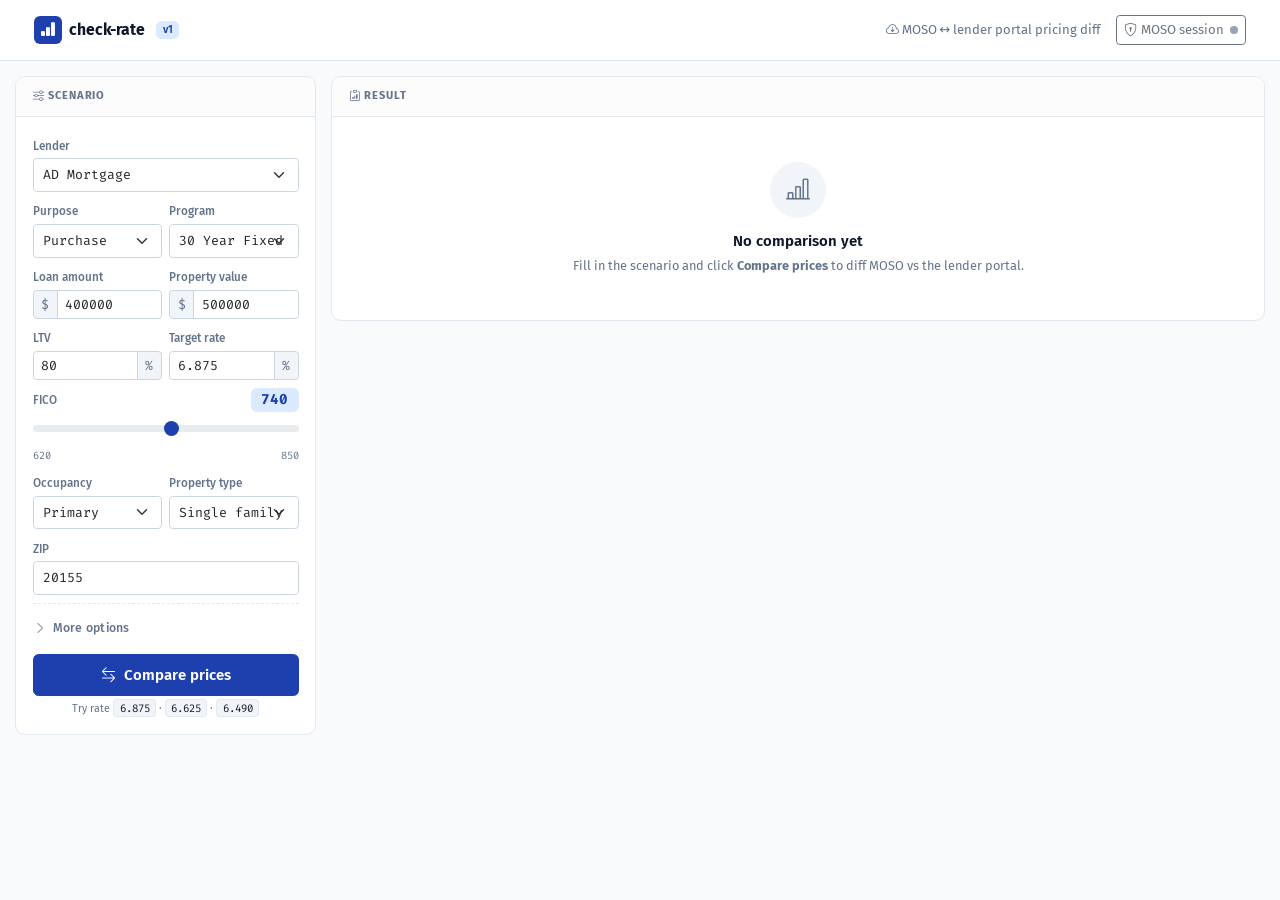
==== commit d94b6878: "feat(form): compact 2-col primary criteria + collapsible advanced UX feedback: - form too long → col" ====
--- a/templates/index.html
+++ b/templates/index.html
@@ -58,201 +58,196 @@
         <div class="cr-card-body">
           <form id="scenario-form" autocomplete="off" novalidate>
 
-            <!-- ===== Lender ===== -->
-            <div class="section">
-              <p class="section-title">Lender</p>
-              <select class="form-select form-select-sm" id="lender" name="lender" aria-label="Lender">
-                <option value="ad_mortgage">AD Mortgage</option>
-              </select>
+            <!-- ===== Primary criteria (compact 2-col grid) ===== -->
+            <div class="row g-2">
+
+              <div class="col-12">
+                <label for="lender" class="form-label">Lender</label>
+                <select class="form-select form-select-sm" id="lender" name="lender">
+                  <option value="ad_mortgage">AD Mortgage</option>
+                </select>
+              </div>
+
+              <div class="col-6">
+                <label for="purpose" class="form-label">Purpose</label>
+                <select id="purpose" name="purpose" class="form-select form-select-sm">
+                  <option value="purchase">Purchase</option>
+                  <option value="refinance">Refinance</option>
+                  <option value="cashout">Cash-out</option>
+                </select>
+              </div>
+              <div class="col-6">
+                <label for="loan_program" class="form-label">Program</label>
+                <select id="loan_program" name="loan_program" class="form-select form-select-sm">
+                  <option value="30yr Fixed Conv">30 Year Fixed</option>
+                </select>
+              </div>
+
+              <div class="col-6">
+                <label for="loan_amount" class="form-label">Loan amount</label>
+                <div class="input-group input-group-sm">
+                  <span class="input-group-text">$</span>
+                  <input id="loan_amount" type="number" name="loan_amount" class="form-control" value="400000" required>
+                </div>
+              </div>
+              <div class="col-6">
+                <label for="property_value" class="form-label">Property value</label>
+                <div class="input-group input-group-sm">
+                  <span class="input-group-text">$</span>
+                  <input id="property_value" type="number" name="property_value" class="form-control" value="500000" required>
+                </div>
+              </div>
+
+              <div class="col-6">
+                <label for="ltv" class="form-label">LTV</label>
+                <div class="input-group input-group-sm">
+                  <input id="ltv" type="number" step="0.01" name="ltv" class="form-control" value="80" required>
+                  <span class="input-group-text">%</span>
+                </div>
+              </div>
+              <div class="col-6">
+                <label for="target_rate" class="form-label">Target rate</label>
+                <div class="input-group input-group-sm">
+                  <input id="target_rate" type="number" step="0.001" name="target_rate" class="form-control" value="6.875" required>
+                  <span class="input-group-text">%</span>
+                </div>
+              </div>
+
+              <div class="col-12">
+                <div class="d-flex align-items-baseline justify-content-between">
+                  <label for="credit_score" class="form-label mb-0">FICO</label>
+                  <span class="cr-fico-value font-mono" id="credit_score_display">740</span>
+                </div>
+                <input
+                  id="credit_score" type="range" name="credit_score"
+                  class="form-range cr-range" min="620" max="850" step="1" value="740"
+                  oninput="document.getElementById('credit_score_display').textContent = this.value">
+                <div class="d-flex justify-content-between cr-range-bounds">
+                  <span>620</span><span>850</span>
+                </div>
+              </div>
+
+              <div class="col-6">
+                <label for="occupancy" class="form-label">Occupancy</label>
+                <select id="occupancy" name="occupancy" class="form-select form-select-sm">
+                  <option value="primary_residence">Primary</option>
+                  <option value="second_home">Second home</option>
+                  <option value="investment">Investment</option>
+                </select>
+              </div>
+              <div class="col-6">
+                <label for="property_type" class="form-label">Property type</label>
+                <select id="property_type" name="property_type" class="form-select form-select-sm" onchange="updateConditionalFields()">
+                  <option value="single_family">Single family</option>
+                  <option value="condo">Condo</option>
+                  <option value="pud">PUD</option>
+                  <option value="2_to_4_unit">2-4 unit</option>
+                </select>
+              </div>
+
+              <div class="col-12">
+                <label for="zip" class="form-label">ZIP</label>
+                <input id="zip" type="text" name="zip" class="form-control form-control-sm" value="20155" maxlength="5" inputmode="numeric" pattern="[0-9]{5}">
+              </div>
+
+              <!-- Hidden: derived defaults; auto-resolved from ZIP later. -->
+              <input type="hidden" name="state" value="VA">
+              <input type="hidden" name="county_name" value="Prince William">
+              <input type="hidden" name="loan_type" value="conventional">
             </div>
 
-            <!-- ===== Loan basics ===== -->
-            <div class="section">
-              <p class="section-title">Loan basics</p>
-              <div class="row g-2">
-                <div class="col-12">
-                  <label for="purpose" class="form-label">Purpose</label>
-                  <select id="purpose" name="purpose" class="form-select form-select-sm">
-                    <option value="purchase">Purchase</option>
-                    <option value="refinance">Refinance</option>
-                    <option value="cashout">Cash-out</option>
-                  </select>
-                </div>
-                <div class="col-12">
-                  <label for="loan_amount" class="form-label">Loan amount</label>
-                  <div class="input-group input-group-sm">
-                    <span class="input-group-text">$</span>
-                    <input id="loan_amount" type="number" name="loan_amount" class="form-control" value="400000" required>
+            <!-- ===== Collapsible "More options" ===== -->
+            <div class="cr-more-options mt-2">
+              <button
+                class="btn btn-link btn-sm cr-more-toggle p-0"
+                type="button"
+                data-bs-toggle="collapse"
+                data-bs-target="#more-options-panel"
+                aria-expanded="false"
+                aria-controls="more-options-panel">
+                <i class="bi bi-chevron-right me-1 cr-chevron"></i>
+                More options
+              </button>
+
+              <div class="collapse mt-2" id="more-options-panel">
+                <div class="row g-2">
+
+                  <div class="col-6">
+                    <label for="actual_number_of_units" class="form-label">Units</label>
+                    <select id="actual_number_of_units" name="actual_number_of_units" class="form-select form-select-sm">
+                      <option value="1">1</option>
+                      <option value="2">2</option>
+                      <option value="3">3</option>
+                      <option value="4">4</option>
+                    </select>
                   </div>
-                </div>
-                <div class="col-12">
-                  <label for="property_value" class="form-label">Property value</label>
-                  <div class="input-group input-group-sm">
-                    <span class="input-group-text">$</span>
-                    <input id="property_value" type="number" name="property_value" class="form-control" value="500000" required>
+                  <div class="col-6" id="attachment-field" hidden>
+                    <label for="attachment_type" class="form-label">Attachment</label>
+                    <select id="attachment_type" name="attachment_type" class="form-select form-select-sm">
+                      <option value="detached">Detached</option>
+                      <option value="attached">Attached</option>
+                    </select>
                   </div>
-                </div>
-                <div class="col-6">
-                  <label for="ltv" class="form-label">LTV</label>
-                  <div class="input-group input-group-sm">
-                    <input id="ltv" type="number" step="0.01" name="ltv" class="form-control" value="80" required>
-                    <span class="input-group-text">%</span>
+
+                  <div class="col-6">
+                    <label for="debt_to_income" class="form-label">DTI</label>
+                    <div class="input-group input-group-sm">
+                      <input id="debt_to_income" type="number" name="debt_to_income" class="form-control" value="40" min="0" max="100">
+                      <span class="input-group-text">%</span>
+                    </div>
                   </div>
-                </div>
-                <div class="col-6">
-                  <label for="credit_score" class="form-label">FICO</label>
-                  <input id="credit_score" type="number" name="credit_score" class="form-control form-control-sm" value="740" required>
-                </div>
-                <div class="col-12">
-                  <label for="target_rate" class="form-label">Target rate</label>
-                  <div class="input-group input-group-sm">
-                    <input id="target_rate" type="number" step="0.001" name="target_rate" class="form-control" value="6.875" required>
-                    <span class="input-group-text">%</span>
+                  <div class="col-6">
+                    <label for="financed_properties" class="form-label">Financed properties</label>
+                    <input id="financed_properties" type="number" name="financed_properties" class="form-control form-control-sm" value="1" min="1" max="20">
                   </div>
-                  <div class="form-text">Try <span class="cr-kbd">6.875</span> · <span class="cr-kbd">6.625</span> · <span class="cr-kbd">6.490</span></div>
-                </div>
-                <div class="col-12">
-                  <label for="loan_program" class="form-label">Program</label>
-                  <input id="loan_program" type="text" name="loan_program" class="form-control form-control-sm" value="30yr Fixed Conv">
-                </div>
-                <input type="hidden" name="loan_type" value="conventional">
-              </div>
-            </div>
-
-            <!-- ===== Property ===== -->
-            <div class="section">
-              <p class="section-title">Property</p>
-              <div class="row g-2">
-                <div class="col-12">
-                  <label for="occupancy" class="form-label">Occupancy</label>
-                  <select id="occupancy" name="occupancy" class="form-select form-select-sm">
-                    <option value="primary_residence">Primary residence</option>
-                    <option value="second_home">Second home</option>
-                    <option value="investment">Investment</option>
-                  </select>
-                </div>
-                <div class="col-12">
-                  <label for="property_type" class="form-label">Property type</label>
-                  <select id="property_type" name="property_type" class="form-select form-select-sm" onchange="updateConditionalFields()">
-                    <option value="single_family">Single family</option>
-                    <option value="condo">Condo</option>
-                    <option value="pud">PUD</option>
-                    <option value="2_to_4_unit">2-4 unit</option>
-                  </select>
-                </div>
-                <div class="col-6">
-                  <label for="actual_number_of_units" class="form-label">Units</label>
-                  <select id="actual_number_of_units" name="actual_number_of_units" class="form-select form-select-sm">
-                    <option value="1">1</option>
-                    <option value="2">2</option>
-                    <option value="3">3</option>
-                    <option value="4">4</option>
-                  </select>
-                </div>
-                <div class="col-6" id="attachment-field" hidden>
-                  <label for="attachment_type" class="form-label">Attachment</label>
-                  <select id="attachment_type" name="attachment_type" class="form-select form-select-sm">
-                    <option value="detached">Detached</option>
-                    <option value="attached">Attached</option>
-                  </select>
-                </div>
-              </div>
-            </div>
-
-            <!-- ===== Location ===== -->
-            <div class="section">
-              <p class="section-title">Location</p>
-              <div class="row g-2">
-                <div class="col-4">
-                  <label for="state" class="form-label">State</label>
-                  <input id="state" type="text" name="state" class="form-control form-control-sm" value="VA" maxlength="2" style="text-transform: uppercase;">
-                </div>
-                <div class="col-8">
-                  <label for="zip" class="form-label">ZIP</label>
-                  <input id="zip" type="text" name="zip" class="form-control form-control-sm" value="20155" maxlength="5">
-                </div>
-                <div class="col-12">
-                  <label for="county_name" class="form-label">County</label>
-                  <input id="county_name" type="text" name="county_name" class="form-control form-control-sm" value="Prince William">
-                </div>
-              </div>
-            </div>
-
-            <!-- ===== Borrower ===== -->
-            <div class="section">
-              <p class="section-title">Borrower</p>
-              <div class="row g-2">
-                <div class="col-6">
-                  <label for="debt_to_income" class="form-label">DTI</label>
-                  <div class="input-group input-group-sm">
-                    <input id="debt_to_income" type="number" name="debt_to_income" class="form-control" value="40" min="0" max="100">
-                    <span class="input-group-text">%</span>
+
+                  <div class="col-6">
+                    <label for="lock_period" class="form-label">Lock (days)</label>
+                    <select id="lock_period" name="lock_period" class="form-select form-select-sm">
+                      <option value="15">15</option>
+                      <option value="30" selected>30</option>
+                      <option value="45">45</option>
+                      <option value="60">60</option>
+                      <option value="90">90</option>
+                    </select>
                   </div>
-                </div>
-                <div class="col-6">
-                  <label for="financed_properties" class="form-label">Financed</label>
-                  <input id="financed_properties" type="number" name="financed_properties" class="form-control form-control-sm" value="1" min="1" max="20">
-                </div>
-                <div class="col-12 mt-2">
-                  <div class="form-check form-check-sm">
-                    <input class="form-check-input" type="checkbox" id="first_time_home_buyer" name="first_time_home_buyer">
-                    <label class="form-check-label" for="first_time_home_buyer">First-time home buyer</label>
+                  <div class="col-6">
+                    <label for="compensation_type" class="form-label">Comp type</label>
+                    <select id="compensation_type" name="compensation_type" class="form-select form-select-sm" onchange="updateConditionalFields()">
+                      <option value="borrower_paid">Borrower paid</option>
+                      <option value="lender_paid">Lender paid</option>
+                    </select>
                   </div>
-                  <div class="form-check form-check-sm">
-                    <input class="form-check-input" type="checkbox" id="has_self_employed" name="has_self_employed">
-                    <label class="form-check-label" for="has_self_employed">Self-employed</label>
+
+                  <div class="col-12" id="comp-amount-field">
+                    <label for="borrower_paid_compensation" class="form-label">Comp amount</label>
+                    <div class="input-group input-group-sm">
+                      <input id="borrower_paid_compensation" type="number" step="0.01" name="borrower_paid_compensation" class="form-control" value="1.0" min="0" max="10">
+                      <span class="input-group-text">%</span>
+                    </div>
                   </div>
-                </div>
-              </div>
-            </div>
-
-            <!-- ===== Loan options ===== -->
-            <div class="section">
-              <p class="section-title">Loan options</p>
-              <div class="row g-2">
-                <div class="col-12">
-                  <label for="lock_period" class="form-label">Lock period (days)</label>
-                  <select id="lock_period" name="lock_period" class="form-select form-select-sm">
-                    <option value="15">15</option>
-                    <option value="30" selected>30</option>
-                    <option value="45">45</option>
-                    <option value="60">60</option>
-                    <option value="90">90</option>
-                  </select>
-                </div>
-                <div class="col-12 mt-2">
-                  <div class="form-check form-check-sm">
-                    <input class="form-check-input" type="checkbox" id="impounds" name="impounds" checked>
-                    <label class="form-check-label" for="impounds">Impounds (escrow)</label>
-                  </div>
-                  <div class="form-check form-check-sm">
-                    <input class="form-check-input" type="checkbox" id="has_equity_loan" name="has_equity_loan">
-                    <label class="form-check-label" for="has_equity_loan">Has equity loan / subordinate financing</label>
-                  </div>
-                  <div class="form-check form-check-sm">
-                    <input class="form-check-input" type="checkbox" id="waive_lender_fee" name="waive_lender_fee">
-                    <label class="form-check-label" for="waive_lender_fee">Waive lender fee</label>
-                  </div>
-                </div>
-              </div>
-            </div>
-
-            <!-- ===== Compensation ===== -->
-            <div class="section">
-              <p class="section-title">Compensation</p>
-              <div class="row g-2">
-                <div class="col-12">
-                  <label for="compensation_type" class="form-label">Type</label>
-                  <select id="compensation_type" name="compensation_type" class="form-select form-select-sm" onchange="updateConditionalFields()">
-                    <option value="borrower_paid">Borrower paid</option>
-                    <option value="lender_paid">Lender paid</option>
-                  </select>
-                </div>
-                <div class="col-12" id="comp-amount-field">
-                  <label for="borrower_paid_compensation" class="form-label">Compensation amount</label>
-                  <div class="input-group input-group-sm">
-                    <input id="borrower_paid_compensation" type="number" step="0.01" name="borrower_paid_compensation" class="form-control" value="1.0" min="0" max="10">
-                    <span class="input-group-text">%</span>
+
+                  <div class="col-12 mt-1">
+                    <div class="form-check form-check-sm">
+                      <input class="form-check-input" type="checkbox" id="impounds" name="impounds" checked>
+                      <label class="form-check-label" for="impounds">Impounds (escrow)</label>
+                    </div>
+                    <div class="form-check form-check-sm">
+                      <input class="form-check-input" type="checkbox" id="first_time_home_buyer" name="first_time_home_buyer">
+                      <label class="form-check-label" for="first_time_home_buyer">First-time home buyer</label>
+                    </div>
+                    <div class="form-check form-check-sm">
+                      <input class="form-check-input" type="checkbox" id="has_self_employed" name="has_self_employed">
+                      <label class="form-check-label" for="has_self_employed">Self-employed</label>
+                    </div>
+                    <div class="form-check form-check-sm">
+                      <input class="form-check-input" type="checkbox" id="has_equity_loan" name="has_equity_loan">
+                      <label class="form-check-label" for="has_equity_loan">Has equity / subordinate loan</label>
+                    </div>
+                    <div class="form-check form-check-sm">
+                      <input class="form-check-input" type="checkbox" id="waive_lender_fee" name="waive_lender_fee">
+                      <label class="form-check-label" for="waive_lender_fee">Waive lender fee</label>
+                    </div>
                   </div>
                 </div>
               </div>
@@ -262,6 +257,9 @@
               <i class="bi bi-arrow-left-right me-1"></i>
               <span class="btn-label">Compare prices</span>
             </button>
+            <div class="form-text mt-1 text-center">
+              Try rate <span class="cr-kbd">6.875</span> · <span class="cr-kbd">6.625</span> · <span class="cr-kbd">6.490</span>
+            </div>
           </form>
         </div>
       </div>
